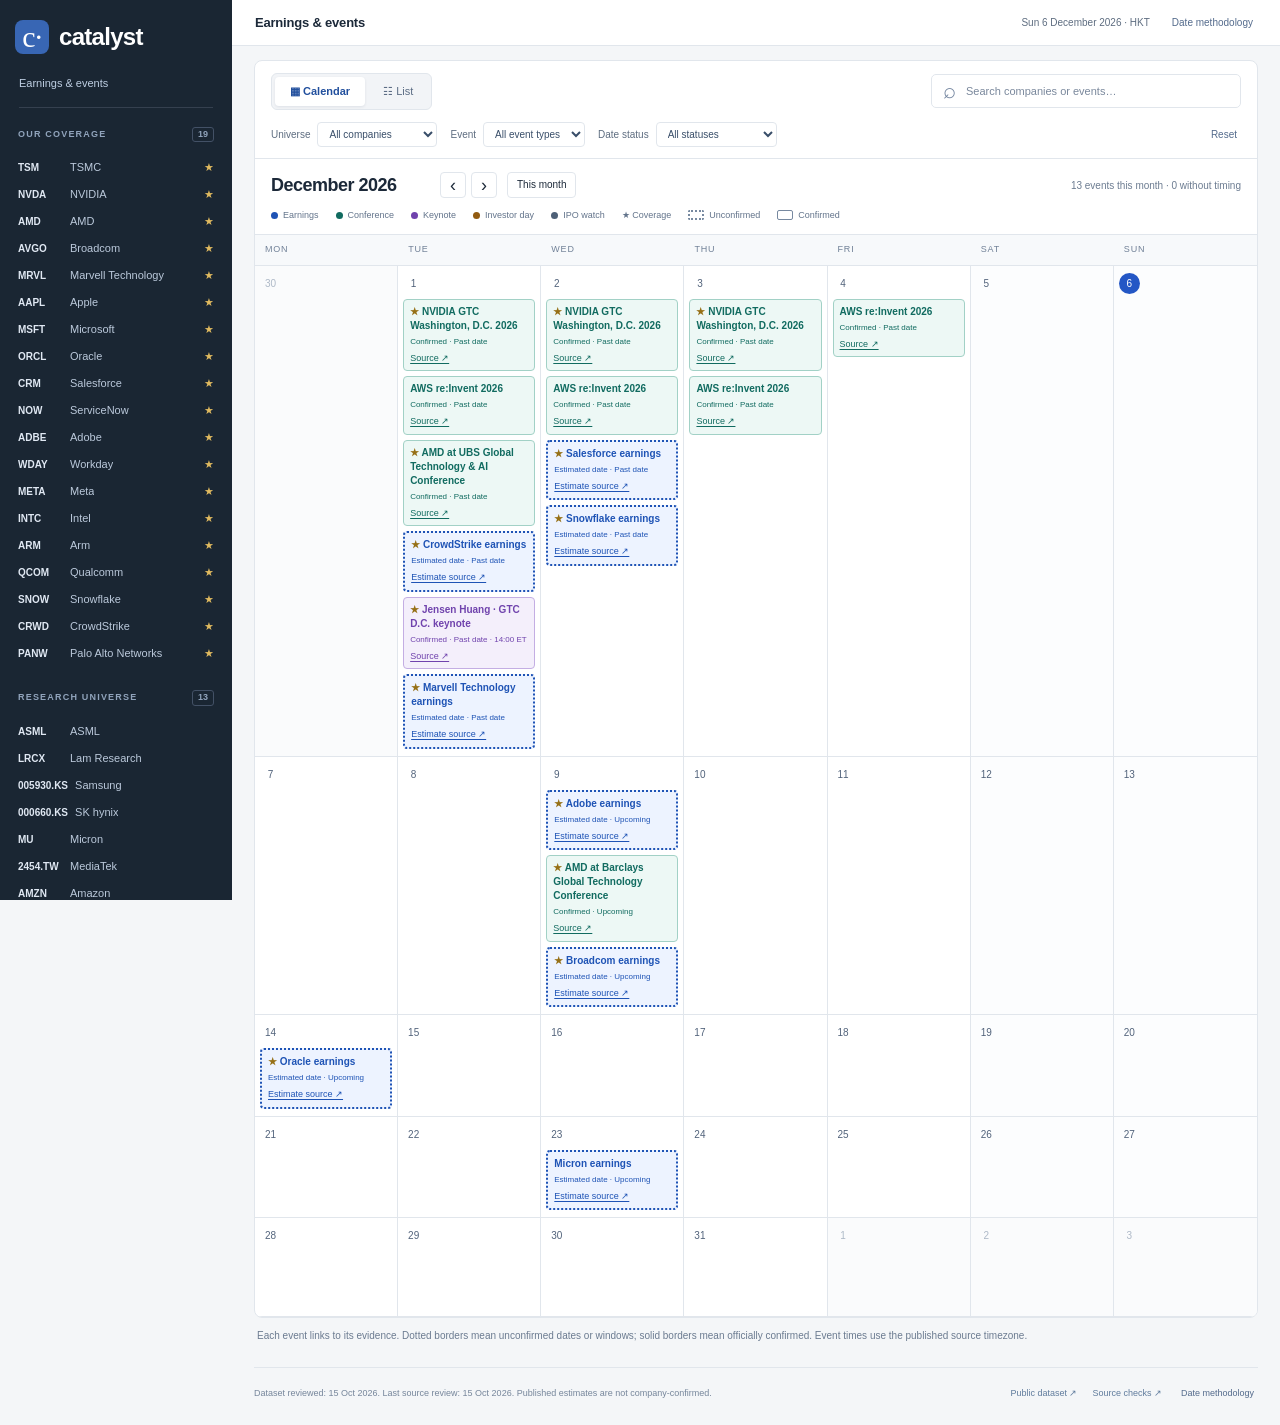
==== index.html @ 2b1a9a96 "Use certainty borders and a continuous events timeline with sourced windows" ====
<!doctype html>
<html lang="en">
<head><meta charset="utf-8"><meta name="viewport" content="width=device-width, initial-scale=1"><meta name="description" content="Technology earnings and important events, with direct sources and clear date status."><title>Catalyst — Earnings & events</title><link rel="stylesheet" href="css/events.css"><script src="js/events.js" defer></script></head>
<body>
<a class="skip-link" href="#main">Skip to events</a>
<aside class="sidebar" id="sidebar" aria-label="Tracked companies">
  <div class="sidebar-head"><a class="brand" href="index.html"><span class="brand-mark">c·</span>catalyst</a><button id="close-universe" class="icon-button" aria-label="Close company universe">×</button></div>
  <div class="side-current">Earnings & events</div>
  <section class="sidebar-section"><div class="section-label">OUR COVERAGE <span id="coverage-count"></span></div><div id="coverage-list"></div></section>
  <section class="sidebar-section"><div class="section-label">RESEARCH UNIVERSE <span id="ecosystem-count"></span></div><div id="ecosystem-list"></div></section>
  <div class="side-bottom"><span id="universe-count"></span> companies tracked · ★ Coverage<br>Public, read-only calendar</div>
</aside>
<div class="app">
<header class="topbar"><div><button id="open-universe" class="icon-button" aria-label="Open company universe" aria-expanded="false" aria-controls="sidebar">☰</button><h1>Earnings & events</h1></div><div><time id="today-label"></time><button id="methodology-button" class="text-button">Date methodology</button></div></header>
<main id="main">
<section class="event-workspace" aria-label="Events explorer">
  <div class="toolbar"><div class="view-switch" role="group" aria-label="Event view"><button id="calendar-view" aria-pressed="true">▦ Calendar</button><button id="list-view" aria-pressed="false">☷ List</button></div><label class="search"><span aria-hidden="true">⌕</span><input id="search" type="search" placeholder="Search companies or events…" aria-label="Search companies or events"></label></div>
  <div class="filters"><label>Universe<select id="universe"><option value="all">All companies</option><option value="coverage">★ Our coverage</option><option value="ecosystem">Research universe</option></select></label><label>Event<select id="type"><option value="all">All event types</option><option>Earnings</option><option>Conference</option><option>Keynote</option><option>Investor day</option><option>IPO watch</option></select></label><label>Date status<select id="status"><option value="all">All statuses</option><option value="confirmed">Confirmed</option><option value="estimated">Estimated date</option><option value="reported">Reported date</option><option value="unannounced">Date unannounced</option></select></label><button id="clear-filters" class="text-button">Reset</button></div>
  <div class="month-toolbar"><div class="month-navigation"><h2 id="month-label"></h2><button id="prev-month" aria-label="Previous month">‹</button><button id="next-month" aria-label="Next month">›</button><button id="today-button">This month</button></div><span id="results-count" role="status" aria-live="polite"></span></div>
  <div class="calendar-legend" aria-label="Event color and border key"><span><i class="legend-dot kind-earnings"></i>Earnings</span><span><i class="legend-dot kind-conference"></i>Conference</span><span><i class="legend-dot kind-keynote"></i>Keynote</span><span><i class="legend-dot kind-investor-day"></i>Investor day</span><span><i class="legend-dot kind-ipo-watch"></i>IPO watch</span><span>★ Coverage</span><span><i class="unconfirmed-key"></i>Unconfirmed</span><span><i class="confirmed-key"></i>Confirmed</span></div>
  <div id="calendar-panel"><div class="calendar-scroll-hint">Swipe horizontally to see the full week →</div><div class="calendar-scroll"><div class="calendar-grid" id="calendar" role="region" aria-label="Monthly event calendar"></div></div><section id="timing-windows" hidden aria-label="Approximate event timing windows"></section></div>
  <p id="timeline-hint" hidden>All events in one timeline. Scroll up for history and down for future dates. Jump to today returns to the current position.</p>
  <div id="list-panel" hidden tabindex="0" aria-label="All events timeline"></div>
</section>
<p class="data-note">Each event links to its evidence. Dotted borders mean unconfirmed dates or windows; solid borders mean officially confirmed. Event times use the published source timezone.</p>
<section class="watch-section"><div class="section-heading"><h2>Undated watchlist</h2><span id="radar-count" class="count-pill"></span></div><div class="radar-grid" id="radar"></div></section>
<footer><p id="freshness">Loading source information…</p><div><a href="data/events.json">Public dataset ↗</a><a href="data/source-checks.json">Source checks ↗</a><button id="footer-methodology" class="text-button">Date methodology</button></div></footer>
<noscript><p class="data-note">Enable JavaScript to browse events, or <a href="data/events.json">read the public event dataset</a>.</p></noscript>
</main></div>
<dialog id="event-dialog"><div class="dialog-top"><span class="eyebrow">EVENT BRIEF</span><button class="close-dialog" aria-label="Close event details">×</button></div><div id="event-detail"></div></dialog>
<dialog id="methodology-dialog"><div class="dialog-top"><span class="eyebrow">ABOUT THE DATA</span><button class="close-dialog" aria-label="Close methodology">×</button></div><h2>Dates with evidence.</h2><p><strong>Confirmed</strong> means a date was verified in an official company announcement, organizer page or participant schedule. A call time is labeled as a call time; it is not an assumed release time.</p><p><strong>Estimated date</strong> means a published day-level estimate from a linked public calendar such as MarketBeat, Stock Analysis or FT Markets. The source has been checked, but the company has not confirmed the date here. These estimates can change; they are not our own reporting-month guesses. Provider timing is not treated as confirmed.</p><p><strong>Reported date</strong> means a date from attributable news reporting when primary confirmation has not been verified. Bloomberg reporting read through a public article is attributed to that article; this is not a live Bloomberg feed.</p><p>Past scheduled dates remain in their historical calendar month and are labeled <strong>Past date</strong>. Multi-day events use the full published range. Month-, week- and year-level expectations appear as labeled timing windows, without an invented exact day. Only items with no sourced timing appear in the undated watchlist. List view contains the full history and future timeline, opening near today. The date indicator uses Hong Kong time; event dates and call times remain as published in the source timezone.</p><p>Source discrepancies appear in event briefs. An officially announced date takes precedence over an older provider estimate. Checks older than 14 days are labeled for rechecking. Source checks do not guarantee a date will remain unchanged.</p><p>This is a public, read-only calendar maintained through Codex. There is no licensed Bloomberg/Refinitiv API connection or automated source refresh. Public articles and calendars are cited individually. Dividends and routine corporate actions are excluded by default.</p></dialog></body></html>
---- css/events.css ----
:root{--ink:#1c2939;--muted:#5e6d80;--line:#e1e6ec;--paper:#f4f6f8;--accent:#2457c5;--nav:#1a2633;--nav-muted:#a4b1c1;--gold:#e0ba60}
*{box-sizing:border-box}body{margin:0;color:var(--ink);background:var(--paper);font:13px/1.5 -apple-system,BlinkMacSystemFont,"Segoe UI",sans-serif}button,input,select{font:inherit}button{cursor:pointer;color:inherit}a{color:var(--accent)}button:focus-visible,a:focus-visible,input:focus-visible,select:focus-visible{outline:3px solid #6695f7;outline-offset:3px}[hidden]{display:none!important}.skip-link{position:absolute;top:-60px;left:15px;padding:10px;background:white;z-index:30}.skip-link:focus{top:10px}
/* Company universe stays separate from the working calendar. */
.sidebar{position:fixed;inset:0 auto 0 0;width:232px;padding:19px 15px;background:var(--nav);color:#d4dce6;overflow-y:auto;z-index:10;scrollbar-width:thin;scrollbar-color:#657185 var(--nav)}.sidebar-head{display:flex;align-items:center;justify-content:space-between}.brand{display:flex;gap:10px;align-items:center;color:white;font-size:24px;letter-spacing:-.7px;font-weight:650;text-decoration:none}.brand-mark{font:30px/34px Georgia,serif;background:#3866b4;border-radius:8px;width:34px;height:34px;text-align:center}.side-current{font-size:11px;color:#bfcfe3;margin:20px 4px 15px;padding-bottom:15px;border-bottom:1px solid #35404f}.sidebar-section{margin:19px 3px 23px}.section-label{display:flex;justify-content:space-between;align-items:center;font-size:9px;letter-spacing:1.2px;font-weight:650;color:#91a4bc;margin-bottom:12px}.section-label>span{letter-spacing:0;border:1px solid #435166;border-radius:3px;padding:0 5px}.coverage-company,.universe-company{display:flex;align-items:center;gap:7px;min-height:27px;font-size:11px}.ticker{font-size:10px;font-weight:600;color:#e0e8f3;min-width:45px;flex-shrink:0}.company-name{color:#bbc9db;white-space:nowrap;overflow:hidden;text-overflow:ellipsis}.coverage-star{color:var(--gold);margin-left:auto;font-size:11px}.side-bottom{font-size:10px;line-height:1.9;color:var(--nav-muted);border-top:1px solid #35404f;padding-top:14px;margin:20px 3px 0}.icon-button{border:1px solid var(--line);background:none;border-radius:5px;font-size:18px;line-height:1;width:29px;height:29px}#close-universe,#open-universe{display:none}
/* Compact header: view controls are visible immediately. */
.app{margin-left:232px}.topbar{height:46px;display:flex;justify-content:space-between;align-items:center;border-bottom:1px solid var(--line);padding:0 23px;background:white;gap:12px}.topbar>div{display:flex;align-items:center;gap:18px}.topbar h1{font-size:13px;letter-spacing:-.2px;margin:0;font-weight:600}.topbar time{font-size:10px;color:var(--muted)}.text-button{border:0;background:none;color:#546b8c;padding:4px;font-size:10px;white-space:nowrap}main{padding:14px 22px 0;max-width:1850px;margin:auto}.event-workspace{border:1px solid var(--line);border-radius:8px;background:white;overflow:hidden}.toolbar{padding:12px 16px;display:flex;align-items:center;justify-content:space-between;gap:15px}.view-switch{display:flex;gap:3px;padding:3px;border:1px solid var(--line);border-radius:6px;background:#f2f4f7}.view-switch button{border:0;border-radius:4px;background:none;padding:6px 15px;color:#5b6c84;font-size:11px}.view-switch button[aria-pressed=true]{background:#fff;box-shadow:0 1px 3px #1b2f4a18;color:#214f9d;font-weight:600}.search{display:flex;align-items:center;gap:8px;border:1px solid var(--line);border-radius:5px;padding:5px 11px;max-width:310px;width:40%;color:#73859f}.search>span{font-size:22px;line-height:1}.search input{border:0;background:none;font-size:11px;min-width:0;width:100%;color:var(--ink)}.search input::placeholder{color:#7a889c}.filters{display:flex;flex-wrap:wrap;align-items:center;gap:13px;padding:0 16px 11px;border-bottom:1px solid var(--line)}.filters label{display:flex;align-items:center;gap:7px;font-size:10px;color:var(--muted)}.filters select{font-size:10px;border:1px solid var(--line);border-radius:4px;padding:5px 7px;background:#fff;color:#394e69}.filters .text-button{margin-left:auto}.month-toolbar{display:flex;align-items:center;justify-content:space-between;gap:15px;padding:13px 16px 10px}.month-navigation{display:flex;gap:5px;align-items:center}.month-navigation h2{font-size:18px;letter-spacing:-.5px;margin:0 14px 0 0;min-width:150px;font-weight:600}.month-navigation button{border:1px solid var(--line);background:white;border-radius:4px;width:26px;height:26px;font-size:18px;line-height:1}.month-navigation #today-button{width:auto;font-size:10px;padding:0 9px;margin-left:5px}#results-count{font-size:10px;color:#6c7c91}
/* Type owns color. Coverage owns only the star. Timing owns the border. */
.kind-earnings{--event-color:#1e53b5;--event-bg:#edf3ff;--event-border:#a8bfe9}.kind-conference{--event-color:#116b60;--event-bg:#edf8f5;--event-border:#a2d1c6}.kind-keynote{--event-color:#7043ad;--event-bg:#f4effb;--event-border:#c4aee3}.kind-investor-day{--event-color:#925b10;--event-bg:#fff6e8;--event-border:#dfbd85}.kind-ipo-watch{--event-color:#4e6077;--event-bg:#f0f3f7;--event-border:#b9c4d2}.calendar-legend{display:flex;align-items:center;gap:17px;flex-wrap:wrap;padding:0 16px 12px;color:#63748b;font-size:9px}.calendar-legend>span{display:flex;align-items:center;gap:5px;white-space:nowrap}.legend-dot{display:inline-block;width:7px;height:7px;border-radius:50%;background:var(--event-color)}.unconfirmed-key{display:inline-block;width:16px;height:10px;border:2px dotted #7789a0;border-radius:2px}.calendar-grid{display:grid;grid-template-columns:repeat(7,minmax(0,1fr))}.weekday{background:#f7f9fb;color:#718197;font-size:9px;letter-spacing:.8px;padding:8px 10px;border-block:1px solid var(--line)}.day{min-height:99px;padding:7px 5px;border-bottom:1px solid var(--line);border-right:1px solid var(--line)}.day:nth-child(7n){border-right:0}.day.outside{background:#fafbfc}.day.weekend:not(.outside){background:#fcfdfe}.day-number{font-size:10px;display:flex;align-items:center;justify-content:center;width:21px;height:21px;color:#52637b;margin-bottom:4px}.day.outside .day-number{color:#aeb9c7}.day.today .day-number{border-radius:50%;background:var(--accent);color:white}.calendar-entry{background:var(--event-bg);border:1px solid var(--event-border);color:var(--event-color);border-radius:4px;margin-top:5px;overflow:hidden}.calendar-entry.unconfirmed{border:2px dotted var(--event-color)}.calendar-event{border:0;background:none;padding:5px 6px 1px;text-align:left;color:inherit;font-size:10px;font-weight:600;line-height:1.4;width:100%;display:block;overflow-wrap:anywhere}.calendar-event>span{display:block;font-size:8px;line-height:1.5;font-weight:400;margin-top:3px}.event-star{color:#967016}.calendar-source{display:block;width:fit-content;margin:3px 6px 5px;color:inherit;font-size:9px;text-underline-offset:2px}.calendar-source:hover{text-decoration-thickness:2px}.calendar-scroll-hint{display:none}.badge{display:inline-flex;font-size:9px;padding:2px 6px;border:1px solid #d9e0e9;border-radius:4px;background:#f7f9fb;color:#53657b;white-space:nowrap}.badge.estimated,.badge.reported{font-style:italic}.coverage-tag{font-size:9px;color:#916a13;white-space:nowrap}.data-note{font-size:10px;line-height:1.6;color:#6b7b90;margin:10px 3px 0}.empty{padding:24px;text-align:center;font-size:12px;color:#6f7e92}.loading-error{padding:25px;color:#9e3939}
/* Every list row exposes all evidence links, without opening a dialog. */
.list-table{border-collapse:separate;border-spacing:0;width:100%;text-align:left}.list-table th{background:#f8fafc;border-block:1px solid var(--line);font-size:9px;letter-spacing:.4px;color:#6c7d92;text-transform:uppercase;padding:10px 13px;font-weight:600}.list-table td{padding:13px;vertical-align:top;border-bottom:1px solid var(--line);font-size:11px}.list-table th:first-child{width:16%}.list-table th:nth-child(2){width:29%}.list-table th:last-child{width:25%}.list-table small{display:block;color:#78869a;font-size:9px;margin-top:4px;line-height:1.6}.event-name{font-size:12px;font-weight:600;background:none;border:0;text-align:left;padding:0;color:#263e5d}.event-name:hover{text-decoration:underline}.type-tag{color:var(--event-color);background:var(--event-bg);border-radius:4px;display:inline-block;padding:3px 6px;font-size:9px;white-space:nowrap}.event-sources{display:flex;flex-direction:column;gap:6px}.event-sources a{font-size:10px;text-underline-offset:2px;color:#345b8a;overflow-wrap:anywhere}.list-table tr.unconfirmed td{border-top:1px dotted #9aaac0;border-bottom:1px dotted #9aaac0}.list-table tr.unconfirmed td:first-child{border-left:1px dotted #9aaac0}.list-table tr.unconfirmed td:last-child{border-right:1px dotted #9aaac0}.list-table tr.past .event-name{color:#627287}
.watch-section{margin-top:23px}.section-heading{display:flex;align-items:center;gap:10px;margin-bottom:12px}.section-heading h2{font-size:14px;margin:0;font-weight:600}.count-pill{font-size:9px;padding:2px 7px;border:1px solid var(--line);border-radius:10px;color:#6e7e94}.radar-grid{display:grid;grid-template-columns:repeat(3,minmax(0,1fr));gap:12px}.radar-card{padding:15px;background:white;border:1px solid var(--line);border-radius:6px;display:flex;flex-direction:column;gap:10px}.radar-top{display:flex;align-items:center;justify-content:space-between;gap:10px}.radar-card p{font-size:11px;color:#748297;margin:0}.radar-card .event-name{font-size:13px}.radar-bottom{display:flex;align-items:center;justify-content:space-between;font-size:10px;color:#76859a}.radar-card .event-sources{margin-top:auto}footer{display:flex;align-items:center;justify-content:space-between;gap:20px;border-top:1px solid var(--line);margin-top:23px;padding:15px 0 20px;font-size:9px;color:#76869b}footer p{margin:0;max-width:500px}footer>div{display:flex;align-items:center;gap:15px;flex-wrap:wrap}footer a{color:#607c9d;text-decoration:none;white-space:nowrap}footer .text-button{font-size:9px}
/* Briefs provide provenance; visible source links are also available in both views. */
dialog{max-width:calc(100% - 28px);width:570px;padding:25px;border:1px solid var(--line);border-radius:10px;box-shadow:0 25px 80px #13253d33;color:var(--ink)}dialog::backdrop{background:#14243b70}.dialog-top{display:flex;align-items:center;justify-content:space-between;margin-bottom:20px}.eyebrow{font-size:9px;letter-spacing:1.3px;color:#74879e}.close-dialog{border:0;background:#f0f3f7;border-radius:50%;height:29px;width:29px;font-size:21px;color:#697d97}dialog h2{font-size:23px;line-height:1.3;letter-spacing:-.5px;margin:14px 0}dialog p{font-size:12px;color:#65768d;line-height:1.8}dialog dl{display:grid;grid-template-columns:105px minmax(0,1fr);gap:12px;margin:22px 0;font-size:11px;line-height:1.7}dialog dt{color:#7f8da1}dialog dd{margin:0;color:#3d5270;overflow-wrap:anywhere}.detail-note{background:#f4f7fa;padding:12px;border:1px solid var(--line);border-radius:5px}.source-link{display:inline-block;background:#285bb9;color:#fff;text-decoration:none;border-radius:5px;padding:8px 13px;font-size:11px;margin:8px 0}.source-list{padding-left:17px;font-size:11px;line-height:1.8}.source-list a{overflow-wrap:anywhere}.source-list small{color:#8190a3}.event-lifecycle{font-size:10px!important;text-transform:uppercase;letter-spacing:.4px}.conflict-note{padding:11px;border:1px solid #dec48b;border-radius:5px;background:#fff8e9;color:#7d5c23!important}.sr-only{position:absolute;width:1px;height:1px;overflow:hidden;clip:rect(0,0,0,0);white-space:nowrap}
@media(min-width:1600px){.day{min-height:115px}.calendar-event{font-size:11px}.calendar-event>span{font-size:9px}.calendar-source{font-size:10px}}
@media(max-width:1150px){.sidebar{width:210px;padding-inline:12px}.app{margin-left:210px}main{padding:12px 14px 0}.topbar{padding-inline:15px}.topbar time{font-size:9px}.calendar-legend{gap:12px}.filters{gap:10px}.filters label{font-size:9px}.filters select{max-width:145px}.calendar-event{font-size:9px}.list-table th,.list-table td{padding:11px 9px}.radar-grid{grid-template-columns:repeat(2,minmax(0,1fr))}}
@media(max-width:800px){.sidebar{transform:translateX(-100%);transition:transform .15s;width:250px;box-shadow:10px 0 30px #14263a20}.sidebar.open{transform:translateX(0)}.app{margin-left:0}#open-universe,#close-universe{display:inline-flex;align-items:center;justify-content:center}#close-universe{color:#d4deeb;border-color:#47556a}.topbar{height:46px}.topbar>div{gap:10px}.topbar time{display:none}.topbar h1{font-size:12px}main{padding-top:10px}.calendar-entry{margin-top:4px}.day{min-height:88px}.list-table th:last-child{width:28%}}
@media(max-width:560px){main{padding:8px 10px 0}.toolbar{padding:9px 11px;gap:10px;flex-wrap:wrap}.search{width:100%;max-width:none}.view-switch button{padding:6px 16px}.filters{padding:0 11px 9px;gap:9px}.filters label{flex:1 1 calc(33.333% - 9px);min-width:85px;flex-direction:column;align-items:stretch;gap:4px;font-size:9px}.filters select{max-width:none;width:100%;font-size:10px;padding-left:4px}.filters .text-button{padding:0;font-size:9px}.month-toolbar{padding:10px 11px;flex-wrap:wrap;gap:7px}.month-navigation h2{font-size:17px;min-width:138px;margin-right:8px}.month-navigation #today-button{font-size:9px;margin-left:2px}#results-count{font-size:9px}.calendar-legend{font-size:8px;gap:9px;padding:0 11px 10px}.calendar-scroll{overflow-x:auto}.calendar-grid{min-width:665px}.calendar-scroll-hint{display:block;background:#fafbfd;border-top:1px solid var(--line);font-size:9px;color:#6f8098;padding:6px 11px}.calendar-event{font-size:10px}.calendar-event>span{font-size:9px}.weekday{padding-inline:7px}.data-note{font-size:9px}.list-table{display:block}.list-table thead{position:absolute;width:1px;height:1px;overflow:hidden;clip:rect(0,0,0,0)}.list-table tbody{display:block;padding:0 10px}.list-table tr{display:grid;grid-template-columns:1fr auto;gap:7px 12px;border:1px solid var(--line);border-radius:5px;margin:0 0 10px;padding:12px}.list-table td{display:block;width:auto!important;padding:0;border:0!important;min-width:0}.list-table td:nth-child(1){grid-column:1;grid-row:2}.list-table td:nth-child(2){grid-column:1 / -1;grid-row:1}.list-table td:nth-child(3){grid-column:2;grid-row:2}.list-table td:nth-child(4){grid-column:1 / -1;grid-row:3}.list-table td:nth-child(5){grid-column:1 / -1;grid-row:4;border-top:1px solid var(--line)!important;padding-top:8px}.list-table tr.unconfirmed{border:2px dotted #8b9eb8}.list-table small{font-size:9px}.event-sources{gap:7px}.event-sources a{font-size:11px;line-height:1.6}.radar-grid{grid-template-columns:1fr}.radar-card .event-sources a{font-size:11px}.section-heading h2{font-size:13px}footer{display:block;font-size:9px}footer>div{gap:12px;margin-top:10px}dialog{padding:20px}}

/* Certainty, rather than recency, controls borders. */
.confirmed-key{display:inline-block;width:16px;height:10px;border:1px solid #7789a0;border-radius:2px}
.radar-card.unconfirmed{border:2px dotted #899bb3}
#timing-windows{padding:15px;border-top:1px solid var(--line);background:#fafbfd}
#timing-windows h3{font-size:11px;font-weight:600;margin:0 0 12px;color:#63748b}
.window-label{font-size:12px;color:#435b79}
#timeline-hint{font-size:10px;color:#65778e;margin:0;padding:0 16px 10px}
#list-panel{max-height:calc(100dvh - 235px);min-height:280px;overflow:auto;overscroll-behavior-y:contain;scrollbar-width:thin;position:relative;scroll-padding-top:42px}
.list-table thead th{position:sticky;top:0;z-index:2}
.timeline-today td{padding:11px 13px!important;background:#edf3fc!important;color:#315f9c;font-size:11px!important;font-weight:600;border-block:1px solid #c7d8f0!important}
.timeline-today span{font-size:10px;font-weight:400;margin-left:10px;color:#5c7a9f}
@media(max-width:560px){#list-panel{max-height:calc(100dvh - 340px);min-height:230px}#timeline-hint{padding:0 11px 10px;font-size:9px}.timeline-today{display:block!important;padding:0!important;border:0!important;background:none!important}.timeline-today td{display:block!important;padding:10px!important}.timeline-today span{display:block;margin:4px 0 0;font-size:9px}#timing-windows{padding:12px}.window-label{font-size:11px}}
.list-table tr.confirmed-event td{border-top:1px solid var(--line);border-bottom:1px solid var(--line)}.list-table tr.confirmed-event td:first-child{border-left:1px solid var(--line)}.list-table tr.confirmed-event td:last-child{border-right:1px solid var(--line)}
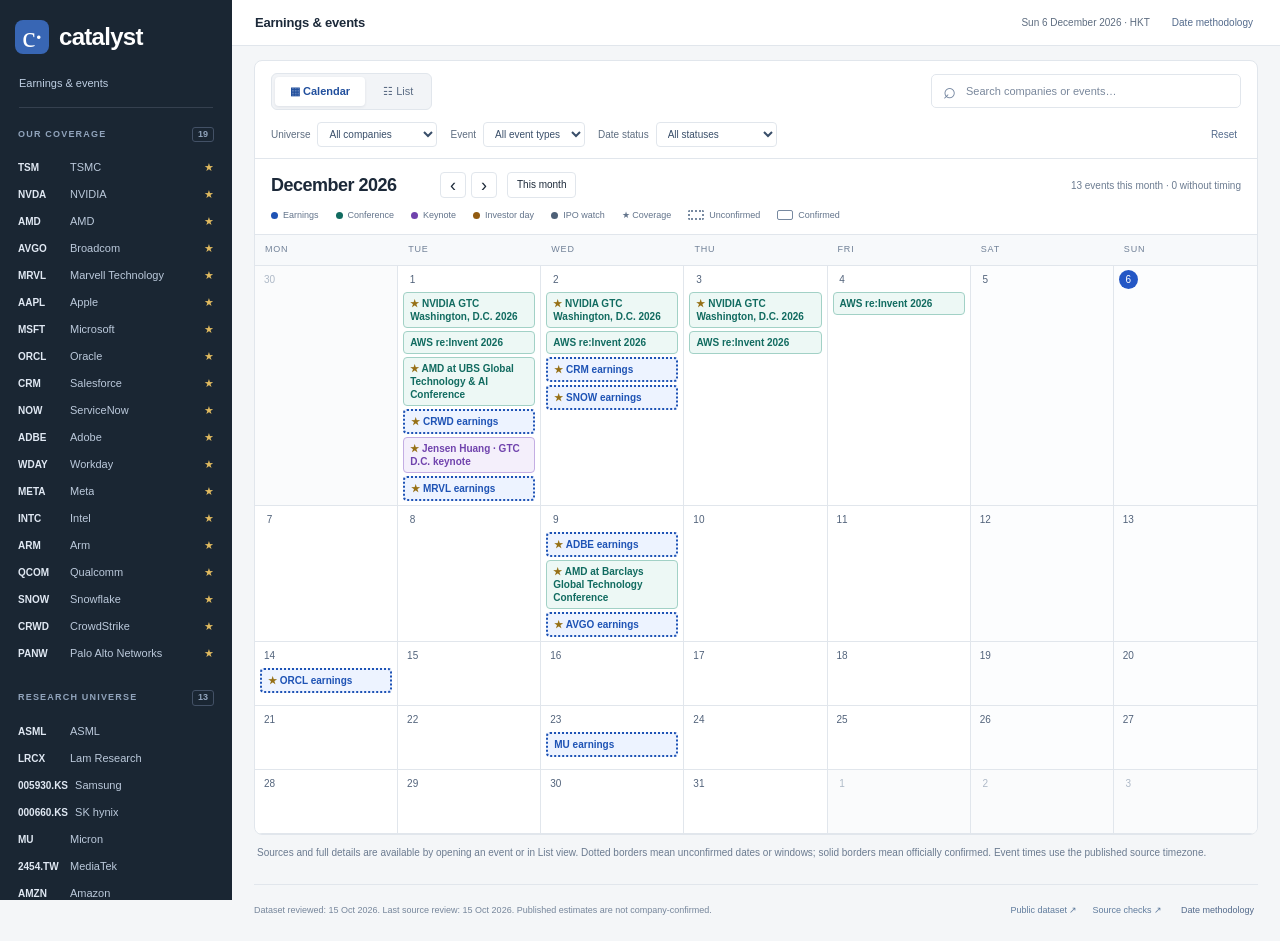
==== commit fd9c4acf: "Compact calendar cards and move metadata to event details" ====
--- a/index.html
+++ b/index.html
@@ -22,7 +22,7 @@
   <p id="timeline-hint" hidden>All events in one timeline. Scroll up for history and down for future dates. Jump to today returns to the current position.</p>
   <div id="list-panel" hidden tabindex="0" aria-label="All events timeline"></div>
 </section>
-<p class="data-note">Each event links to its evidence. Dotted borders mean unconfirmed dates or windows; solid borders mean officially confirmed. Event times use the published source timezone.</p>
+<p class="data-note">Sources and full details are available by opening an event or in List view. Dotted borders mean unconfirmed dates or windows; solid borders mean officially confirmed. Event times use the published source timezone.</p>
 <section class="watch-section"><div class="section-heading"><h2>Undated watchlist</h2><span id="radar-count" class="count-pill"></span></div><div class="radar-grid" id="radar"></div></section>
 <footer><p id="freshness">Loading source information…</p><div><a href="data/events.json">Public dataset ↗</a><a href="data/source-checks.json">Source checks ↗</a><button id="footer-methodology" class="text-button">Date methodology</button></div></footer>
 <noscript><p class="data-note">Enable JavaScript to browse events, or <a href="data/events.json">read the public event dataset</a>.</p></noscript>
--- a/css/events.css
+++ b/css/events.css
@@ -5,16 +5,16 @@
 /* Compact header: view controls are visible immediately. */
 .app{margin-left:232px}.topbar{height:46px;display:flex;justify-content:space-between;align-items:center;border-bottom:1px solid var(--line);padding:0 23px;background:white;gap:12px}.topbar>div{display:flex;align-items:center;gap:18px}.topbar h1{font-size:13px;letter-spacing:-.2px;margin:0;font-weight:600}.topbar time{font-size:10px;color:var(--muted)}.text-button{border:0;background:none;color:#546b8c;padding:4px;font-size:10px;white-space:nowrap}main{padding:14px 22px 0;max-width:1850px;margin:auto}.event-workspace{border:1px solid var(--line);border-radius:8px;background:white;overflow:hidden}.toolbar{padding:12px 16px;display:flex;align-items:center;justify-content:space-between;gap:15px}.view-switch{display:flex;gap:3px;padding:3px;border:1px solid var(--line);border-radius:6px;background:#f2f4f7}.view-switch button{border:0;border-radius:4px;background:none;padding:6px 15px;color:#5b6c84;font-size:11px}.view-switch button[aria-pressed=true]{background:#fff;box-shadow:0 1px 3px #1b2f4a18;color:#214f9d;font-weight:600}.search{display:flex;align-items:center;gap:8px;border:1px solid var(--line);border-radius:5px;padding:5px 11px;max-width:310px;width:40%;color:#73859f}.search>span{font-size:22px;line-height:1}.search input{border:0;background:none;font-size:11px;min-width:0;width:100%;color:var(--ink)}.search input::placeholder{color:#7a889c}.filters{display:flex;flex-wrap:wrap;align-items:center;gap:13px;padding:0 16px 11px;border-bottom:1px solid var(--line)}.filters label{display:flex;align-items:center;gap:7px;font-size:10px;color:var(--muted)}.filters select{font-size:10px;border:1px solid var(--line);border-radius:4px;padding:5px 7px;background:#fff;color:#394e69}.filters .text-button{margin-left:auto}.month-toolbar{display:flex;align-items:center;justify-content:space-between;gap:15px;padding:13px 16px 10px}.month-navigation{display:flex;gap:5px;align-items:center}.month-navigation h2{font-size:18px;letter-spacing:-.5px;margin:0 14px 0 0;min-width:150px;font-weight:600}.month-navigation button{border:1px solid var(--line);background:white;border-radius:4px;width:26px;height:26px;font-size:18px;line-height:1}.month-navigation #today-button{width:auto;font-size:10px;padding:0 9px;margin-left:5px}#results-count{font-size:10px;color:#6c7c91}
 /* Type owns color. Coverage owns only the star. Timing owns the border. */
-.kind-earnings{--event-color:#1e53b5;--event-bg:#edf3ff;--event-border:#a8bfe9}.kind-conference{--event-color:#116b60;--event-bg:#edf8f5;--event-border:#a2d1c6}.kind-keynote{--event-color:#7043ad;--event-bg:#f4effb;--event-border:#c4aee3}.kind-investor-day{--event-color:#925b10;--event-bg:#fff6e8;--event-border:#dfbd85}.kind-ipo-watch{--event-color:#4e6077;--event-bg:#f0f3f7;--event-border:#b9c4d2}.calendar-legend{display:flex;align-items:center;gap:17px;flex-wrap:wrap;padding:0 16px 12px;color:#63748b;font-size:9px}.calendar-legend>span{display:flex;align-items:center;gap:5px;white-space:nowrap}.legend-dot{display:inline-block;width:7px;height:7px;border-radius:50%;background:var(--event-color)}.unconfirmed-key{display:inline-block;width:16px;height:10px;border:2px dotted #7789a0;border-radius:2px}.calendar-grid{display:grid;grid-template-columns:repeat(7,minmax(0,1fr))}.weekday{background:#f7f9fb;color:#718197;font-size:9px;letter-spacing:.8px;padding:8px 10px;border-block:1px solid var(--line)}.day{min-height:99px;padding:7px 5px;border-bottom:1px solid var(--line);border-right:1px solid var(--line)}.day:nth-child(7n){border-right:0}.day.outside{background:#fafbfc}.day.weekend:not(.outside){background:#fcfdfe}.day-number{font-size:10px;display:flex;align-items:center;justify-content:center;width:21px;height:21px;color:#52637b;margin-bottom:4px}.day.outside .day-number{color:#aeb9c7}.day.today .day-number{border-radius:50%;background:var(--accent);color:white}.calendar-entry{background:var(--event-bg);border:1px solid var(--event-border);color:var(--event-color);border-radius:4px;margin-top:5px;overflow:hidden}.calendar-entry.unconfirmed{border:2px dotted var(--event-color)}.calendar-event{border:0;background:none;padding:5px 6px 1px;text-align:left;color:inherit;font-size:10px;font-weight:600;line-height:1.4;width:100%;display:block;overflow-wrap:anywhere}.calendar-event>span{display:block;font-size:8px;line-height:1.5;font-weight:400;margin-top:3px}.event-star{color:#967016}.calendar-source{display:block;width:fit-content;margin:3px 6px 5px;color:inherit;font-size:9px;text-underline-offset:2px}.calendar-source:hover{text-decoration-thickness:2px}.calendar-scroll-hint{display:none}.badge{display:inline-flex;font-size:9px;padding:2px 6px;border:1px solid #d9e0e9;border-radius:4px;background:#f7f9fb;color:#53657b;white-space:nowrap}.badge.estimated,.badge.reported{font-style:italic}.coverage-tag{font-size:9px;color:#916a13;white-space:nowrap}.data-note{font-size:10px;line-height:1.6;color:#6b7b90;margin:10px 3px 0}.empty{padding:24px;text-align:center;font-size:12px;color:#6f7e92}.loading-error{padding:25px;color:#9e3939}
+.kind-earnings{--event-color:#1e53b5;--event-bg:#edf3ff;--event-border:#a8bfe9}.kind-conference{--event-color:#116b60;--event-bg:#edf8f5;--event-border:#a2d1c6}.kind-keynote{--event-color:#7043ad;--event-bg:#f4effb;--event-border:#c4aee3}.kind-investor-day{--event-color:#925b10;--event-bg:#fff6e8;--event-border:#dfbd85}.kind-ipo-watch{--event-color:#4e6077;--event-bg:#f0f3f7;--event-border:#b9c4d2}.calendar-legend{display:flex;align-items:center;gap:17px;flex-wrap:wrap;padding:0 16px 12px;color:#63748b;font-size:9px}.calendar-legend>span{display:flex;align-items:center;gap:5px;white-space:nowrap}.legend-dot{display:inline-block;width:7px;height:7px;border-radius:50%;background:var(--event-color)}.unconfirmed-key{display:inline-block;width:16px;height:10px;border:2px dotted #7789a0;border-radius:2px}.calendar-grid{display:grid;grid-template-columns:repeat(7,minmax(0,1fr))}.weekday{background:#f7f9fb;color:#718197;font-size:9px;letter-spacing:.8px;padding:8px 10px;border-block:1px solid var(--line)}.day{min-height:64px;padding:4px 5px;border-bottom:1px solid var(--line);border-right:1px solid var(--line)}.day:nth-child(7n){border-right:0}.day.outside{background:#fafbfc}.day.weekend:not(.outside){background:#fcfdfe}.day-number{font-size:10px;display:flex;align-items:center;justify-content:center;width:19px;height:19px;color:#52637b;margin-bottom:2px}.day.outside .day-number{color:#aeb9c7}.day.today .day-number{border-radius:50%;background:var(--accent);color:white}.calendar-entry{background:var(--event-bg);border:1px solid var(--event-border);color:var(--event-color);border-radius:4px;margin-top:3px;overflow:hidden}.calendar-entry.unconfirmed{border:2px dotted var(--event-color)}.calendar-event{border:0;background:none;padding:4px 6px;text-align:left;color:inherit;font-size:10px;font-weight:600;line-height:1.4;width:100%;display:block;overflow-wrap:anywhere}.event-star{color:#967016}.calendar-scroll-hint{display:none}.badge{display:inline-flex;font-size:9px;padding:2px 6px;border:1px solid #d9e0e9;border-radius:4px;background:#f7f9fb;color:#53657b;white-space:nowrap}.badge.estimated,.badge.reported{font-style:italic}.coverage-tag{font-size:9px;color:#916a13;white-space:nowrap}.data-note{font-size:10px;line-height:1.6;color:#6b7b90;margin:10px 3px 0}.empty{padding:24px;text-align:center;font-size:12px;color:#6f7e92}.loading-error{padding:25px;color:#9e3939}
 /* Every list row exposes all evidence links, without opening a dialog. */
 .list-table{border-collapse:separate;border-spacing:0;width:100%;text-align:left}.list-table th{background:#f8fafc;border-block:1px solid var(--line);font-size:9px;letter-spacing:.4px;color:#6c7d92;text-transform:uppercase;padding:10px 13px;font-weight:600}.list-table td{padding:13px;vertical-align:top;border-bottom:1px solid var(--line);font-size:11px}.list-table th:first-child{width:16%}.list-table th:nth-child(2){width:29%}.list-table th:last-child{width:25%}.list-table small{display:block;color:#78869a;font-size:9px;margin-top:4px;line-height:1.6}.event-name{font-size:12px;font-weight:600;background:none;border:0;text-align:left;padding:0;color:#263e5d}.event-name:hover{text-decoration:underline}.type-tag{color:var(--event-color);background:var(--event-bg);border-radius:4px;display:inline-block;padding:3px 6px;font-size:9px;white-space:nowrap}.event-sources{display:flex;flex-direction:column;gap:6px}.event-sources a{font-size:10px;text-underline-offset:2px;color:#345b8a;overflow-wrap:anywhere}.list-table tr.unconfirmed td{border-top:1px dotted #9aaac0;border-bottom:1px dotted #9aaac0}.list-table tr.unconfirmed td:first-child{border-left:1px dotted #9aaac0}.list-table tr.unconfirmed td:last-child{border-right:1px dotted #9aaac0}.list-table tr.past .event-name{color:#627287}
 .watch-section{margin-top:23px}.section-heading{display:flex;align-items:center;gap:10px;margin-bottom:12px}.section-heading h2{font-size:14px;margin:0;font-weight:600}.count-pill{font-size:9px;padding:2px 7px;border:1px solid var(--line);border-radius:10px;color:#6e7e94}.radar-grid{display:grid;grid-template-columns:repeat(3,minmax(0,1fr));gap:12px}.radar-card{padding:15px;background:white;border:1px solid var(--line);border-radius:6px;display:flex;flex-direction:column;gap:10px}.radar-top{display:flex;align-items:center;justify-content:space-between;gap:10px}.radar-card p{font-size:11px;color:#748297;margin:0}.radar-card .event-name{font-size:13px}.radar-bottom{display:flex;align-items:center;justify-content:space-between;font-size:10px;color:#76859a}.radar-card .event-sources{margin-top:auto}footer{display:flex;align-items:center;justify-content:space-between;gap:20px;border-top:1px solid var(--line);margin-top:23px;padding:15px 0 20px;font-size:9px;color:#76869b}footer p{margin:0;max-width:500px}footer>div{display:flex;align-items:center;gap:15px;flex-wrap:wrap}footer a{color:#607c9d;text-decoration:none;white-space:nowrap}footer .text-button{font-size:9px}
 /* Briefs provide provenance; visible source links are also available in both views. */
 dialog{max-width:calc(100% - 28px);width:570px;padding:25px;border:1px solid var(--line);border-radius:10px;box-shadow:0 25px 80px #13253d33;color:var(--ink)}dialog::backdrop{background:#14243b70}.dialog-top{display:flex;align-items:center;justify-content:space-between;margin-bottom:20px}.eyebrow{font-size:9px;letter-spacing:1.3px;color:#74879e}.close-dialog{border:0;background:#f0f3f7;border-radius:50%;height:29px;width:29px;font-size:21px;color:#697d97}dialog h2{font-size:23px;line-height:1.3;letter-spacing:-.5px;margin:14px 0}dialog p{font-size:12px;color:#65768d;line-height:1.8}dialog dl{display:grid;grid-template-columns:105px minmax(0,1fr);gap:12px;margin:22px 0;font-size:11px;line-height:1.7}dialog dt{color:#7f8da1}dialog dd{margin:0;color:#3d5270;overflow-wrap:anywhere}.detail-note{background:#f4f7fa;padding:12px;border:1px solid var(--line);border-radius:5px}.source-link{display:inline-block;background:#285bb9;color:#fff;text-decoration:none;border-radius:5px;padding:8px 13px;font-size:11px;margin:8px 0}.source-list{padding-left:17px;font-size:11px;line-height:1.8}.source-list a{overflow-wrap:anywhere}.source-list small{color:#8190a3}.event-lifecycle{font-size:10px!important;text-transform:uppercase;letter-spacing:.4px}.conflict-note{padding:11px;border:1px solid #dec48b;border-radius:5px;background:#fff8e9;color:#7d5c23!important}.sr-only{position:absolute;width:1px;height:1px;overflow:hidden;clip:rect(0,0,0,0);white-space:nowrap}
-@media(min-width:1600px){.day{min-height:115px}.calendar-event{font-size:11px}.calendar-event>span{font-size:9px}.calendar-source{font-size:10px}}
+@media(min-width:1600px){.day{min-height:72px}.calendar-event{font-size:11px}}
 @media(max-width:1150px){.sidebar{width:210px;padding-inline:12px}.app{margin-left:210px}main{padding:12px 14px 0}.topbar{padding-inline:15px}.topbar time{font-size:9px}.calendar-legend{gap:12px}.filters{gap:10px}.filters label{font-size:9px}.filters select{max-width:145px}.calendar-event{font-size:9px}.list-table th,.list-table td{padding:11px 9px}.radar-grid{grid-template-columns:repeat(2,minmax(0,1fr))}}
-@media(max-width:800px){.sidebar{transform:translateX(-100%);transition:transform .15s;width:250px;box-shadow:10px 0 30px #14263a20}.sidebar.open{transform:translateX(0)}.app{margin-left:0}#open-universe,#close-universe{display:inline-flex;align-items:center;justify-content:center}#close-universe{color:#d4deeb;border-color:#47556a}.topbar{height:46px}.topbar>div{gap:10px}.topbar time{display:none}.topbar h1{font-size:12px}main{padding-top:10px}.calendar-entry{margin-top:4px}.day{min-height:88px}.list-table th:last-child{width:28%}}
-@media(max-width:560px){main{padding:8px 10px 0}.toolbar{padding:9px 11px;gap:10px;flex-wrap:wrap}.search{width:100%;max-width:none}.view-switch button{padding:6px 16px}.filters{padding:0 11px 9px;gap:9px}.filters label{flex:1 1 calc(33.333% - 9px);min-width:85px;flex-direction:column;align-items:stretch;gap:4px;font-size:9px}.filters select{max-width:none;width:100%;font-size:10px;padding-left:4px}.filters .text-button{padding:0;font-size:9px}.month-toolbar{padding:10px 11px;flex-wrap:wrap;gap:7px}.month-navigation h2{font-size:17px;min-width:138px;margin-right:8px}.month-navigation #today-button{font-size:9px;margin-left:2px}#results-count{font-size:9px}.calendar-legend{font-size:8px;gap:9px;padding:0 11px 10px}.calendar-scroll{overflow-x:auto}.calendar-grid{min-width:665px}.calendar-scroll-hint{display:block;background:#fafbfd;border-top:1px solid var(--line);font-size:9px;color:#6f8098;padding:6px 11px}.calendar-event{font-size:10px}.calendar-event>span{font-size:9px}.weekday{padding-inline:7px}.data-note{font-size:9px}.list-table{display:block}.list-table thead{position:absolute;width:1px;height:1px;overflow:hidden;clip:rect(0,0,0,0)}.list-table tbody{display:block;padding:0 10px}.list-table tr{display:grid;grid-template-columns:1fr auto;gap:7px 12px;border:1px solid var(--line);border-radius:5px;margin:0 0 10px;padding:12px}.list-table td{display:block;width:auto!important;padding:0;border:0!important;min-width:0}.list-table td:nth-child(1){grid-column:1;grid-row:2}.list-table td:nth-child(2){grid-column:1 / -1;grid-row:1}.list-table td:nth-child(3){grid-column:2;grid-row:2}.list-table td:nth-child(4){grid-column:1 / -1;grid-row:3}.list-table td:nth-child(5){grid-column:1 / -1;grid-row:4;border-top:1px solid var(--line)!important;padding-top:8px}.list-table tr.unconfirmed{border:2px dotted #8b9eb8}.list-table small{font-size:9px}.event-sources{gap:7px}.event-sources a{font-size:11px;line-height:1.6}.radar-grid{grid-template-columns:1fr}.radar-card .event-sources a{font-size:11px}.section-heading h2{font-size:13px}footer{display:block;font-size:9px}footer>div{gap:12px;margin-top:10px}dialog{padding:20px}}
+@media(max-width:800px){.sidebar{transform:translateX(-100%);transition:transform .15s;width:250px;box-shadow:10px 0 30px #14263a20}.sidebar.open{transform:translateX(0)}.app{margin-left:0}#open-universe,#close-universe{display:inline-flex;align-items:center;justify-content:center}#close-universe{color:#d4deeb;border-color:#47556a}.topbar{height:46px}.topbar>div{gap:10px}.topbar time{display:none}.topbar h1{font-size:12px}main{padding-top:10px}.calendar-entry{margin-top:4px}.day{min-height:60px}.list-table th:last-child{width:28%}}
+@media(max-width:560px){main{padding:8px 10px 0}.toolbar{padding:9px 11px;gap:10px;flex-wrap:wrap}.search{width:100%;max-width:none}.view-switch button{padding:6px 16px}.filters{padding:0 11px 9px;gap:9px}.filters label{flex:1 1 calc(33.333% - 9px);min-width:85px;flex-direction:column;align-items:stretch;gap:4px;font-size:9px}.filters select{max-width:none;width:100%;font-size:10px;padding-left:4px}.filters .text-button{padding:0;font-size:9px}.month-toolbar{padding:10px 11px;flex-wrap:wrap;gap:7px}.month-navigation h2{font-size:17px;min-width:138px;margin-right:8px}.month-navigation #today-button{font-size:9px;margin-left:2px}#results-count{font-size:9px}.calendar-legend{font-size:8px;gap:9px;padding:0 11px 10px}.calendar-scroll{overflow-x:auto}.calendar-grid{min-width:665px}.calendar-scroll-hint{display:block;background:#fafbfd;border-top:1px solid var(--line);font-size:9px;color:#6f8098;padding:6px 11px}.calendar-event{font-size:10px}.weekday{padding-inline:7px}.data-note{font-size:9px}.list-table{display:block}.list-table thead{position:absolute;width:1px;height:1px;overflow:hidden;clip:rect(0,0,0,0)}.list-table tbody{display:block;padding:0 10px}.list-table tr{display:grid;grid-template-columns:1fr auto;gap:7px 12px;border:1px solid var(--line);border-radius:5px;margin:0 0 10px;padding:12px}.list-table td{display:block;width:auto!important;padding:0;border:0!important;min-width:0}.list-table td:nth-child(1){grid-column:1;grid-row:2}.list-table td:nth-child(2){grid-column:1 / -1;grid-row:1}.list-table td:nth-child(3){grid-column:2;grid-row:2}.list-table td:nth-child(4){grid-column:1 / -1;grid-row:3}.list-table td:nth-child(5){grid-column:1 / -1;grid-row:4;border-top:1px solid var(--line)!important;padding-top:8px}.list-table tr.unconfirmed{border:2px dotted #8b9eb8}.list-table small{font-size:9px}.event-sources{gap:7px}.event-sources a{font-size:11px;line-height:1.6}.radar-grid{grid-template-columns:1fr}.radar-card .event-sources a{font-size:11px}.section-heading h2{font-size:13px}footer{display:block;font-size:9px}footer>div{gap:12px;margin-top:10px}dialog{padding:20px}}
 
 /* Certainty, rather than recency, controls borders. */
 .confirmed-key{display:inline-block;width:16px;height:10px;border:1px solid #7789a0;border-radius:2px}
@@ -29,3 +29,5 @@
 .timeline-today span{font-size:10px;font-weight:400;margin-left:10px;color:#5c7a9f}
 @media(max-width:560px){#list-panel{max-height:calc(100dvh - 340px);min-height:230px}#timeline-hint{padding:0 11px 10px;font-size:9px}.timeline-today{display:block!important;padding:0!important;border:0!important;background:none!important}.timeline-today td{display:block!important;padding:10px!important}.timeline-today span{display:block;margin:4px 0 0;font-size:9px}#timing-windows{padding:12px}.window-label{font-size:11px}}
 .list-table tr.confirmed-event td{border-top:1px solid var(--line);border-bottom:1px solid var(--line)}.list-table tr.confirmed-event td:first-child{border-left:1px solid var(--line)}.list-table tr.confirmed-event td:last-child{border-right:1px solid var(--line)}
+
+.window-grid{display:flex;flex-wrap:wrap;gap:8px}.timing-window{display:flex;flex-direction:column;gap:3px;padding:7px 10px;background:var(--event-bg);border:1px solid var(--event-border);border-radius:4px}.timing-window.unconfirmed{border:2px dotted var(--event-color)}.timing-window .event-name{font-size:11px;color:var(--event-color)}.timing-window .window-label{font-size:10px}.calendar-event{line-height:1.3}
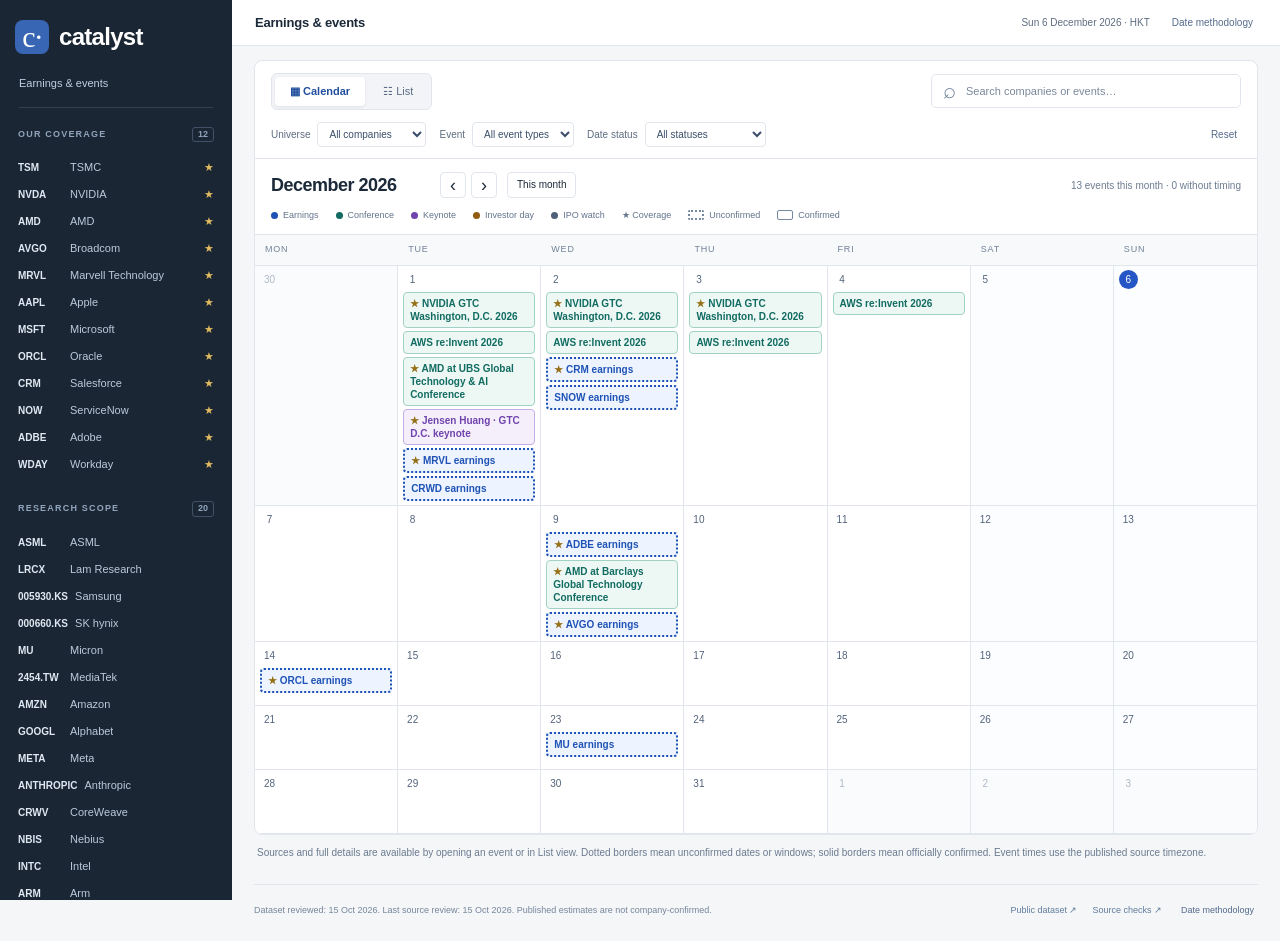
==== commit c61aa9c9: "Restore original 12 coverage companies and classify others as research scope" ====
--- a/index.html
+++ b/index.html
@@ -7,7 +7,7 @@
   <div class="sidebar-head"><a class="brand" href="index.html"><span class="brand-mark">c·</span>catalyst</a><button id="close-universe" class="icon-button" aria-label="Close company universe">×</button></div>
   <div class="side-current">Earnings & events</div>
   <section class="sidebar-section"><div class="section-label">OUR COVERAGE <span id="coverage-count"></span></div><div id="coverage-list"></div></section>
-  <section class="sidebar-section"><div class="section-label">RESEARCH UNIVERSE <span id="ecosystem-count"></span></div><div id="ecosystem-list"></div></section>
+  <section class="sidebar-section"><div class="section-label">RESEARCH SCOPE <span id="ecosystem-count"></span></div><div id="ecosystem-list"></div></section>
   <div class="side-bottom"><span id="universe-count"></span> companies tracked · ★ Coverage<br>Public, read-only calendar</div>
 </aside>
 <div class="app">
@@ -15,7 +15,7 @@
 <main id="main">
 <section class="event-workspace" aria-label="Events explorer">
   <div class="toolbar"><div class="view-switch" role="group" aria-label="Event view"><button id="calendar-view" aria-pressed="true">▦ Calendar</button><button id="list-view" aria-pressed="false">☷ List</button></div><label class="search"><span aria-hidden="true">⌕</span><input id="search" type="search" placeholder="Search companies or events…" aria-label="Search companies or events"></label></div>
-  <div class="filters"><label>Universe<select id="universe"><option value="all">All companies</option><option value="coverage">★ Our coverage</option><option value="ecosystem">Research universe</option></select></label><label>Event<select id="type"><option value="all">All event types</option><option>Earnings</option><option>Conference</option><option>Keynote</option><option>Investor day</option><option>IPO watch</option></select></label><label>Date status<select id="status"><option value="all">All statuses</option><option value="confirmed">Confirmed</option><option value="estimated">Estimated date</option><option value="reported">Reported date</option><option value="unannounced">Date unannounced</option></select></label><button id="clear-filters" class="text-button">Reset</button></div>
+  <div class="filters"><label>Universe<select id="universe"><option value="all">All companies</option><option value="coverage">★ Our coverage</option><option value="ecosystem">Research scope</option></select></label><label>Event<select id="type"><option value="all">All event types</option><option>Earnings</option><option>Conference</option><option>Keynote</option><option>Investor day</option><option>IPO watch</option></select></label><label>Date status<select id="status"><option value="all">All statuses</option><option value="confirmed">Confirmed</option><option value="estimated">Estimated date</option><option value="reported">Reported date</option><option value="unannounced">Date unannounced</option></select></label><button id="clear-filters" class="text-button">Reset</button></div>
   <div class="month-toolbar"><div class="month-navigation"><h2 id="month-label"></h2><button id="prev-month" aria-label="Previous month">‹</button><button id="next-month" aria-label="Next month">›</button><button id="today-button">This month</button></div><span id="results-count" role="status" aria-live="polite"></span></div>
   <div class="calendar-legend" aria-label="Event color and border key"><span><i class="legend-dot kind-earnings"></i>Earnings</span><span><i class="legend-dot kind-conference"></i>Conference</span><span><i class="legend-dot kind-keynote"></i>Keynote</span><span><i class="legend-dot kind-investor-day"></i>Investor day</span><span><i class="legend-dot kind-ipo-watch"></i>IPO watch</span><span>★ Coverage</span><span><i class="unconfirmed-key"></i>Unconfirmed</span><span><i class="confirmed-key"></i>Confirmed</span></div>
   <div id="calendar-panel"><div class="calendar-scroll-hint">Swipe horizontally to see the full week →</div><div class="calendar-scroll"><div class="calendar-grid" id="calendar" role="region" aria-label="Monthly event calendar"></div></div><section id="timing-windows" hidden aria-label="Approximate event timing windows"></section></div>
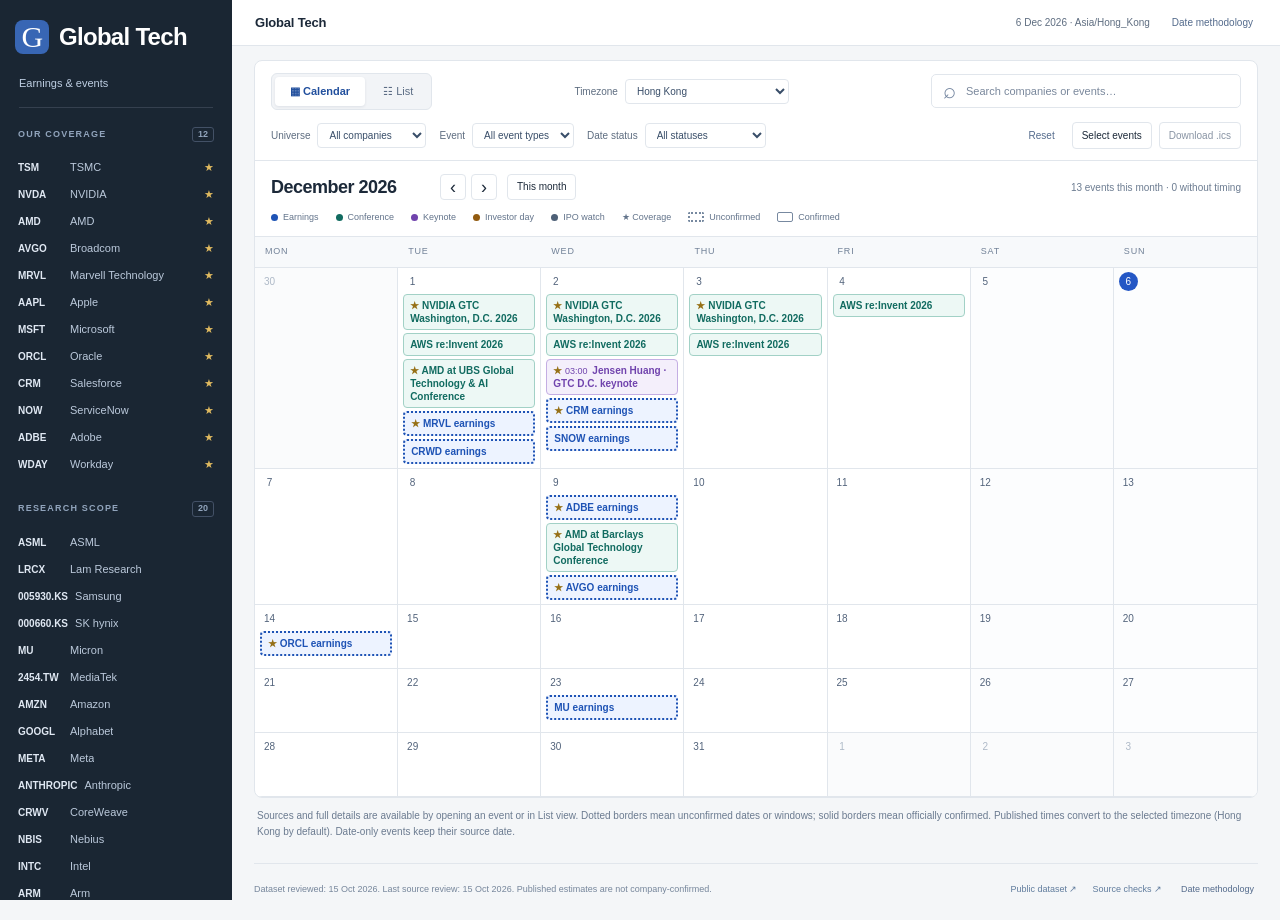
==== commit 4aa264cb: "Add timezone-aware Global Tech calendar and Outlook ICS export" ====
--- a/index.html
+++ b/index.html
@@ -1,31 +1,32 @@
 <!doctype html>
 <html lang="en">
-<head><meta charset="utf-8"><meta name="viewport" content="width=device-width, initial-scale=1"><meta name="description" content="Technology earnings and important events, with direct sources and clear date status."><title>Catalyst — Earnings & events</title><link rel="stylesheet" href="css/events.css"><script src="js/events.js" defer></script></head>
+<head><meta charset="utf-8"><meta name="viewport" content="width=device-width, initial-scale=1"><meta name="description" content="Technology earnings and important events, with direct sources and clear date status."><title>Global Tech</title><link rel="stylesheet" href="css/events.css"><script src="js/calendar-utils.js" defer></script><script src="js/events.js" defer></script></head>
 <body>
 <a class="skip-link" href="#main">Skip to events</a>
 <aside class="sidebar" id="sidebar" aria-label="Tracked companies">
-  <div class="sidebar-head"><a class="brand" href="index.html"><span class="brand-mark">c·</span>catalyst</a><button id="close-universe" class="icon-button" aria-label="Close company universe">×</button></div>
+  <div class="sidebar-head"><a class="brand" href="index.html"><span class="brand-mark">G</span>Global Tech</a><button id="close-universe" class="icon-button" aria-label="Close company universe">×</button></div>
   <div class="side-current">Earnings & events</div>
   <section class="sidebar-section"><div class="section-label">OUR COVERAGE <span id="coverage-count"></span></div><div id="coverage-list"></div></section>
   <section class="sidebar-section"><div class="section-label">RESEARCH SCOPE <span id="ecosystem-count"></span></div><div id="ecosystem-list"></div></section>
   <div class="side-bottom"><span id="universe-count"></span> companies tracked · ★ Coverage<br>Public, read-only calendar</div>
 </aside>
 <div class="app">
-<header class="topbar"><div><button id="open-universe" class="icon-button" aria-label="Open company universe" aria-expanded="false" aria-controls="sidebar">☰</button><h1>Earnings & events</h1></div><div><time id="today-label"></time><button id="methodology-button" class="text-button">Date methodology</button></div></header>
+<header class="topbar"><div><button id="open-universe" class="icon-button" aria-label="Open company universe" aria-expanded="false" aria-controls="sidebar">☰</button><h1>Global Tech</h1></div><div><time id="today-label"></time><button id="methodology-button" class="text-button">Date methodology</button></div></header>
 <main id="main">
 <section class="event-workspace" aria-label="Events explorer">
-  <div class="toolbar"><div class="view-switch" role="group" aria-label="Event view"><button id="calendar-view" aria-pressed="true">▦ Calendar</button><button id="list-view" aria-pressed="false">☷ List</button></div><label class="search"><span aria-hidden="true">⌕</span><input id="search" type="search" placeholder="Search companies or events…" aria-label="Search companies or events"></label></div>
-  <div class="filters"><label>Universe<select id="universe"><option value="all">All companies</option><option value="coverage">★ Our coverage</option><option value="ecosystem">Research scope</option></select></label><label>Event<select id="type"><option value="all">All event types</option><option>Earnings</option><option>Conference</option><option>Keynote</option><option>Investor day</option><option>IPO watch</option></select></label><label>Date status<select id="status"><option value="all">All statuses</option><option value="confirmed">Confirmed</option><option value="estimated">Estimated date</option><option value="reported">Reported date</option><option value="unannounced">Date unannounced</option></select></label><button id="clear-filters" class="text-button">Reset</button></div>
+  <div class="toolbar"><div class="view-switch" role="group" aria-label="Event view"><button id="calendar-view" aria-pressed="true">▦ Calendar</button><button id="list-view" aria-pressed="false">☷ List</button></div><label class="timezone-control">Timezone<select id="timezone" aria-label="Display timezone"><option value="Asia/Hong_Kong">Hong Kong</option><option value="browser">Browser timezone</option><option value="UTC">UTC</option><option value="America/New_York">New York</option><option value="America/Los_Angeles">San Francisco / Los Angeles</option><option value="Europe/London">London</option><option value="Europe/Berlin">Berlin</option><option value="Asia/Tokyo">Tokyo</option><option value="Asia/Seoul">Seoul</option><option value="Asia/Taipei">Taipei</option><option value="Asia/Singapore">Singapore</option><option value="Asia/Kolkata">Mumbai</option><option value="Australia/Sydney">Sydney</option></select></label><label class="search"><span aria-hidden="true">⌕</span><input id="search" type="search" placeholder="Search companies or events…" aria-label="Search companies or events"></label></div>
+  <div class="filters"><label>Universe<select id="universe"><option value="all">All companies</option><option value="coverage">★ Our coverage</option><option value="ecosystem">Research scope</option></select></label><label>Event<select id="type"><option value="all">All event types</option><option>Earnings</option><option>Conference</option><option>Keynote</option><option>Investor day</option><option>IPO watch</option></select></label><label>Date status<select id="status"><option value="all">All statuses</option><option value="confirmed">Confirmed</option><option value="estimated">Estimated date</option><option value="reported">Reported date</option><option value="unannounced">Date unannounced</option></select></label><button id="clear-filters" class="text-button">Reset</button><div class="export-actions"><button id="select-events" aria-pressed="false">Select events</button><button id="download-ics" disabled>Download .ics</button></div></div>
+  <div id="selection-bar" hidden><span id="selection-count" role="status" aria-live="polite">0 selected</span><button id="select-shown" class="text-button">Select shown</button><button id="clear-selection" class="text-button">Clear selection</button><small>Date-only events export all-day. Timing windows export as tentative, transparent ranges.</small></div>
   <div class="month-toolbar"><div class="month-navigation"><h2 id="month-label"></h2><button id="prev-month" aria-label="Previous month">‹</button><button id="next-month" aria-label="Next month">›</button><button id="today-button">This month</button></div><span id="results-count" role="status" aria-live="polite"></span></div>
   <div class="calendar-legend" aria-label="Event color and border key"><span><i class="legend-dot kind-earnings"></i>Earnings</span><span><i class="legend-dot kind-conference"></i>Conference</span><span><i class="legend-dot kind-keynote"></i>Keynote</span><span><i class="legend-dot kind-investor-day"></i>Investor day</span><span><i class="legend-dot kind-ipo-watch"></i>IPO watch</span><span>★ Coverage</span><span><i class="unconfirmed-key"></i>Unconfirmed</span><span><i class="confirmed-key"></i>Confirmed</span></div>
   <div id="calendar-panel"><div class="calendar-scroll-hint">Swipe horizontally to see the full week →</div><div class="calendar-scroll"><div class="calendar-grid" id="calendar" role="region" aria-label="Monthly event calendar"></div></div><section id="timing-windows" hidden aria-label="Approximate event timing windows"></section></div>
   <p id="timeline-hint" hidden>All events in one timeline. Scroll up for history and down for future dates. Jump to today returns to the current position.</p>
   <div id="list-panel" hidden tabindex="0" aria-label="All events timeline"></div>
 </section>
-<p class="data-note">Sources and full details are available by opening an event or in List view. Dotted borders mean unconfirmed dates or windows; solid borders mean officially confirmed. Event times use the published source timezone.</p>
+<p class="data-note">Sources and full details are available by opening an event or in List view. Dotted borders mean unconfirmed dates or windows; solid borders mean officially confirmed. Published times convert to the selected timezone (Hong Kong by default). Date-only events keep their source date.</p>
 <section class="watch-section"><div class="section-heading"><h2>Undated watchlist</h2><span id="radar-count" class="count-pill"></span></div><div class="radar-grid" id="radar"></div></section>
 <footer><p id="freshness">Loading source information…</p><div><a href="data/events.json">Public dataset ↗</a><a href="data/source-checks.json">Source checks ↗</a><button id="footer-methodology" class="text-button">Date methodology</button></div></footer>
 <noscript><p class="data-note">Enable JavaScript to browse events, or <a href="data/events.json">read the public event dataset</a>.</p></noscript>
 </main></div>
 <dialog id="event-dialog"><div class="dialog-top"><span class="eyebrow">EVENT BRIEF</span><button class="close-dialog" aria-label="Close event details">×</button></div><div id="event-detail"></div></dialog>
-<dialog id="methodology-dialog"><div class="dialog-top"><span class="eyebrow">ABOUT THE DATA</span><button class="close-dialog" aria-label="Close methodology">×</button></div><h2>Dates with evidence.</h2><p><strong>Confirmed</strong> means a date was verified in an official company announcement, organizer page or participant schedule. A call time is labeled as a call time; it is not an assumed release time.</p><p><strong>Estimated date</strong> means a published day-level estimate from a linked public calendar such as MarketBeat, Stock Analysis or FT Markets. The source has been checked, but the company has not confirmed the date here. These estimates can change; they are not our own reporting-month guesses. Provider timing is not treated as confirmed.</p><p><strong>Reported date</strong> means a date from attributable news reporting when primary confirmation has not been verified. Bloomberg reporting read through a public article is attributed to that article; this is not a live Bloomberg feed.</p><p>Past scheduled dates remain in their historical calendar month and are labeled <strong>Past date</strong>. Multi-day events use the full published range. Month-, week- and year-level expectations appear as labeled timing windows, without an invented exact day. Only items with no sourced timing appear in the undated watchlist. List view contains the full history and future timeline, opening near today. The date indicator uses Hong Kong time; event dates and call times remain as published in the source timezone.</p><p>Source discrepancies appear in event briefs. An officially announced date takes precedence over an older provider estimate. Checks older than 14 days are labeled for rechecking. Source checks do not guarantee a date will remain unchanged.</p><p>This is a public, read-only calendar maintained through Codex. There is no licensed Bloomberg/Refinitiv API connection or automated source refresh. Public articles and calendars are cited individually. Dividends and routine corporate actions are excluded by default.</p></dialog></body></html>
+<dialog id="methodology-dialog"><div class="dialog-top"><span class="eyebrow">ABOUT THE DATA</span><button class="close-dialog" aria-label="Close methodology">×</button></div><h2>Dates with evidence.</h2><p><strong>Confirmed</strong> means a date was verified in an official company announcement, organizer page or participant schedule. A call time is labeled as a call time; it is not an assumed release time.</p><p><strong>Estimated date</strong> means a published day-level estimate from a linked public calendar such as MarketBeat, Stock Analysis or FT Markets. The source has been checked, but the company has not confirmed the date here. These estimates can change; they are not our own reporting-month guesses. Provider timing is not treated as confirmed.</p><p><strong>Reported date</strong> means a date from attributable news reporting when primary confirmation has not been verified. Bloomberg reporting read through a public article is attributed to that article; this is not a live Bloomberg feed.</p><p>Past scheduled dates remain in their historical calendar month and are labeled <strong>Past date</strong>. Multi-day events use the full published range. Month-, week- and year-level expectations appear as labeled timing windows, without an invented exact day. Only items with no sourced timing appear in the undated watchlist. List view contains the full history and future timeline, opening near today. Hong Kong is the default display timezone. Choose another city or Browser timezone to convert published event times and their dates. Date-only events have no verified start time, so their published dates are retained. Outlook exports timed events in UTC so Outlook can display them in its own timezone. Date-only events export as all-day entries; uncertain windows export as tentative, transparent all-day ranges. Unknown end times are not replaced with invented durations.</p><p>Source discrepancies appear in event briefs. An officially announced date takes precedence over an older provider estimate. Checks older than 14 days are labeled for rechecking. Source checks do not guarantee a date will remain unchanged.</p><p>This is a public, read-only calendar maintained through Codex. There is no licensed Bloomberg/Refinitiv API connection or automated source refresh. Public articles and calendars are cited individually. Dividends and routine corporate actions are excluded by default.</p></dialog></body></html>
--- a/css/events.css
+++ b/css/events.css
@@ -31,3 +31,6 @@
 .list-table tr.confirmed-event td{border-top:1px solid var(--line);border-bottom:1px solid var(--line)}.list-table tr.confirmed-event td:first-child{border-left:1px solid var(--line)}.list-table tr.confirmed-event td:last-child{border-right:1px solid var(--line)}
 
 .window-grid{display:flex;flex-wrap:wrap;gap:8px}.timing-window{display:flex;flex-direction:column;gap:3px;padding:7px 10px;background:var(--event-bg);border:1px solid var(--event-border);border-radius:4px}.timing-window.unconfirmed{border:2px dotted var(--event-color)}.timing-window .event-name{font-size:11px;color:var(--event-color)}.timing-window .window-label{font-size:10px}.calendar-event{line-height:1.3}
+/* Local-time display and optional Outlook export selection. */
+.timezone-control{display:flex;align-items:center;gap:7px;font-size:10px;color:var(--muted)}.timezone-control select{max-width:190px;font-size:10px;color:#394e69;background:#fff;border:1px solid var(--line);border-radius:4px;padding:5px 7px}.export-actions{display:flex;gap:7px;align-items:center}.export-actions button{font-size:10px;border:1px solid var(--line);background:#fff;border-radius:4px;padding:5px 9px}.export-actions #download-ics:not(:disabled){background:#285bb9;border-color:#285bb9;color:#fff}.export-actions button:disabled{color:#8994a4;cursor:default}.export-actions [aria-pressed=true]{background:#edf3fc;border-color:#9fb8e3}#selection-bar{display:flex;align-items:center;gap:10px;flex-wrap:wrap;padding:9px 16px;border-bottom:1px solid var(--line);background:#f5f8fd;font-size:10px;color:#46688f}#selection-bar small{font-size:9px;color:#6c7c91;margin-left:auto}.event-select{display:inline-flex;align-items:center;margin-right:7px}.event-select input,.detail-export input{accent-color:#285bb9;width:15px;height:15px;margin:0;cursor:pointer}.calendar-entry,.timing-window{position:relative}.calendar-entry .event-select,.timing-window .event-select{position:absolute;right:3px;top:3px;z-index:1;margin:0;padding:2px}.calendar-entry.selecting .calendar-event,.timing-window.selecting .event-name{padding-right:25px}.calendar-time{font-size:9px;font-variant-numeric:tabular-nums;font-weight:500;margin-right:2px}.calendar-entry.selected,.timing-window.selected{box-shadow:0 0 0 2px #507bb755}.list-table tr.selected td{background:#f2f6ff}.detail-export{display:flex;gap:9px;align-items:center;font-size:12px;color:#44638a;margin:12px 0}.toolbar .search{width:32%}
+@media(max-width:800px){.brand{font-size:22px}.timezone-control select{max-width:160px}}@media(max-width:560px){.toolbar .search{width:100%;max-width:none}.timezone-control{margin-left:auto;min-width:0;flex:1;justify-content:flex-end;font-size:9px}.timezone-control select{min-width:0;max-width:135px;font-size:9px;padding-inline:3px}.export-actions{margin-left:auto}.export-actions button{font-size:9px;padding:5px 7px}#selection-bar{padding:8px 11px;gap:7px}#selection-bar small{width:100%;margin:0}.event-select input,.detail-export input{width:17px;height:17px}.list-table tr.selected{background:#f2f6ff}}
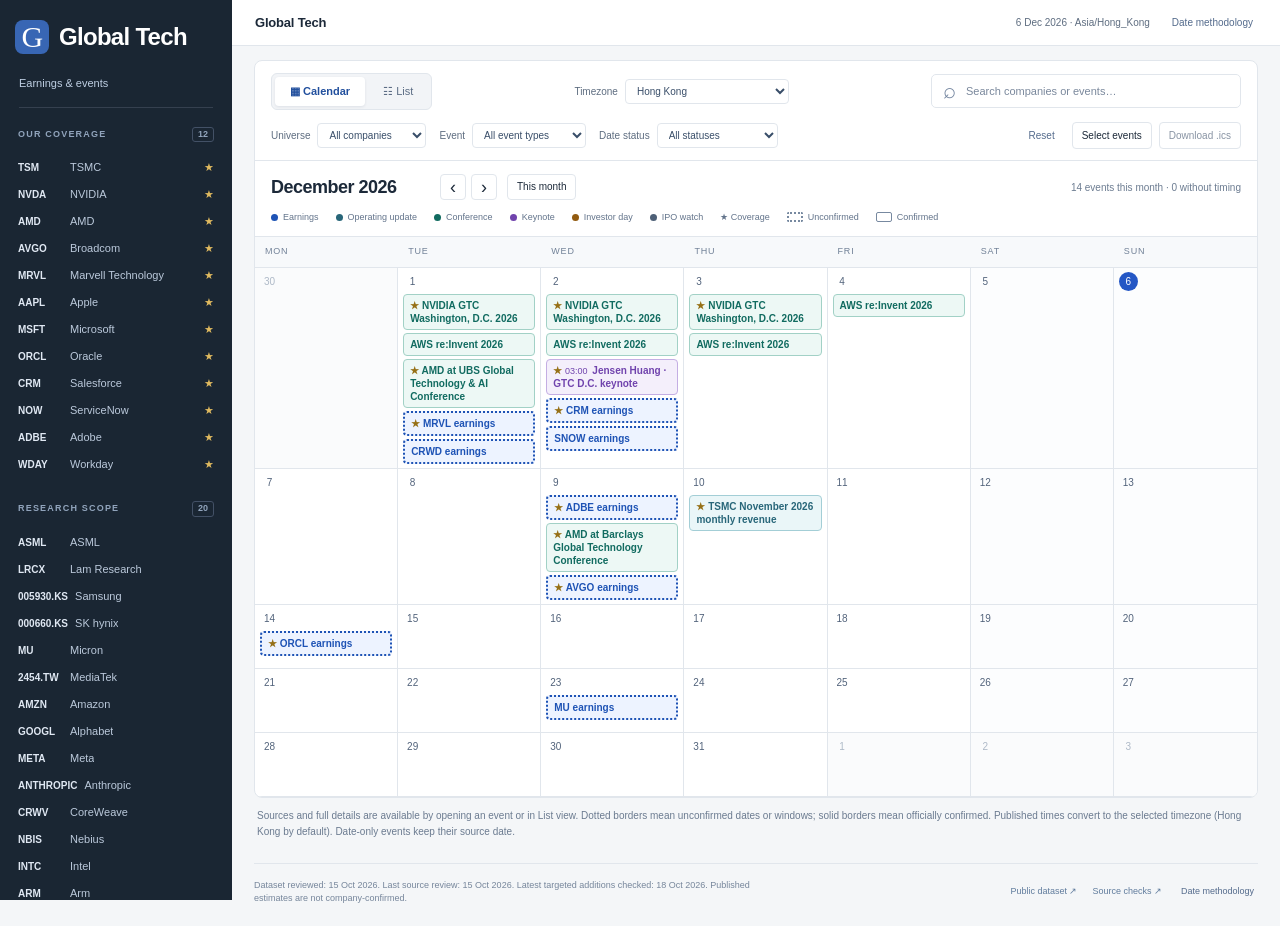
==== commit 7eb56c2c: "Expand sourced coverage catalysts and event types; document GTC date discrepancy" ====
--- a/index.html
+++ b/index.html
@@ -15,10 +15,10 @@
 <main id="main">
 <section class="event-workspace" aria-label="Events explorer">
   <div class="toolbar"><div class="view-switch" role="group" aria-label="Event view"><button id="calendar-view" aria-pressed="true">▦ Calendar</button><button id="list-view" aria-pressed="false">☷ List</button></div><label class="timezone-control">Timezone<select id="timezone" aria-label="Display timezone"><option value="Asia/Hong_Kong">Hong Kong</option><option value="browser">Browser timezone</option><option value="UTC">UTC</option><option value="America/New_York">New York</option><option value="America/Los_Angeles">San Francisco / Los Angeles</option><option value="Europe/London">London</option><option value="Europe/Berlin">Berlin</option><option value="Asia/Tokyo">Tokyo</option><option value="Asia/Seoul">Seoul</option><option value="Asia/Taipei">Taipei</option><option value="Asia/Singapore">Singapore</option><option value="Asia/Kolkata">Mumbai</option><option value="Australia/Sydney">Sydney</option></select></label><label class="search"><span aria-hidden="true">⌕</span><input id="search" type="search" placeholder="Search companies or events…" aria-label="Search companies or events"></label></div>
-  <div class="filters"><label>Universe<select id="universe"><option value="all">All companies</option><option value="coverage">★ Our coverage</option><option value="ecosystem">Research scope</option></select></label><label>Event<select id="type"><option value="all">All event types</option><option>Earnings</option><option>Conference</option><option>Keynote</option><option>Investor day</option><option>IPO watch</option></select></label><label>Date status<select id="status"><option value="all">All statuses</option><option value="confirmed">Confirmed</option><option value="estimated">Estimated date</option><option value="reported">Reported date</option><option value="unannounced">Date unannounced</option></select></label><button id="clear-filters" class="text-button">Reset</button><div class="export-actions"><button id="select-events" aria-pressed="false">Select events</button><button id="download-ics" disabled>Download .ics</button></div></div>
+  <div class="filters"><label>Universe<select id="universe"><option value="all">All companies</option><option value="coverage">★ Our coverage</option><option value="ecosystem">Research scope</option></select></label><label>Event<select id="type"><option value="all">All event types</option><option>Earnings</option><option>Operating update</option><option>Conference</option><option>Keynote</option><option>Investor day</option><option>IPO watch</option></select></label><label>Date status<select id="status"><option value="all">All statuses</option><option value="confirmed">Confirmed</option><option value="estimated">Estimated date</option><option value="reported">Reported date</option><option value="unannounced">Date unannounced</option></select></label><button id="clear-filters" class="text-button">Reset</button><div class="export-actions"><button id="select-events" aria-pressed="false">Select events</button><button id="download-ics" disabled>Download .ics</button></div></div>
   <div id="selection-bar" hidden><span id="selection-count" role="status" aria-live="polite">0 selected</span><button id="select-shown" class="text-button">Select shown</button><button id="clear-selection" class="text-button">Clear selection</button><small>Date-only events export all-day. Timing windows export as tentative, transparent ranges.</small></div>
   <div class="month-toolbar"><div class="month-navigation"><h2 id="month-label"></h2><button id="prev-month" aria-label="Previous month">‹</button><button id="next-month" aria-label="Next month">›</button><button id="today-button">This month</button></div><span id="results-count" role="status" aria-live="polite"></span></div>
-  <div class="calendar-legend" aria-label="Event color and border key"><span><i class="legend-dot kind-earnings"></i>Earnings</span><span><i class="legend-dot kind-conference"></i>Conference</span><span><i class="legend-dot kind-keynote"></i>Keynote</span><span><i class="legend-dot kind-investor-day"></i>Investor day</span><span><i class="legend-dot kind-ipo-watch"></i>IPO watch</span><span>★ Coverage</span><span><i class="unconfirmed-key"></i>Unconfirmed</span><span><i class="confirmed-key"></i>Confirmed</span></div>
+  <div class="calendar-legend" aria-label="Event color and border key"><span><i class="legend-dot kind-earnings"></i>Earnings</span><span><i class="legend-dot kind-operating-update"></i>Operating update</span><span><i class="legend-dot kind-conference"></i>Conference</span><span><i class="legend-dot kind-keynote"></i>Keynote</span><span><i class="legend-dot kind-investor-day"></i>Investor day</span><span><i class="legend-dot kind-ipo-watch"></i>IPO watch</span><span>★ Coverage</span><span><i class="unconfirmed-key"></i>Unconfirmed</span><span><i class="confirmed-key"></i>Confirmed</span></div>
   <div id="calendar-panel"><div class="calendar-scroll-hint">Swipe horizontally to see the full week →</div><div class="calendar-scroll"><div class="calendar-grid" id="calendar" role="region" aria-label="Monthly event calendar"></div></div><section id="timing-windows" hidden aria-label="Approximate event timing windows"></section></div>
   <p id="timeline-hint" hidden>All events in one timeline. Scroll up for history and down for future dates. Jump to today returns to the current position.</p>
   <div id="list-panel" hidden tabindex="0" aria-label="All events timeline"></div>
@@ -29,4 +29,4 @@
 <noscript><p class="data-note">Enable JavaScript to browse events, or <a href="data/events.json">read the public event dataset</a>.</p></noscript>
 </main></div>
 <dialog id="event-dialog"><div class="dialog-top"><span class="eyebrow">EVENT BRIEF</span><button class="close-dialog" aria-label="Close event details">×</button></div><div id="event-detail"></div></dialog>
-<dialog id="methodology-dialog"><div class="dialog-top"><span class="eyebrow">ABOUT THE DATA</span><button class="close-dialog" aria-label="Close methodology">×</button></div><h2>Dates with evidence.</h2><p><strong>Confirmed</strong> means a date was verified in an official company announcement, organizer page or participant schedule. A call time is labeled as a call time; it is not an assumed release time.</p><p><strong>Estimated date</strong> means a published day-level estimate from a linked public calendar such as MarketBeat, Stock Analysis or FT Markets. The source has been checked, but the company has not confirmed the date here. These estimates can change; they are not our own reporting-month guesses. Provider timing is not treated as confirmed.</p><p><strong>Reported date</strong> means a date from attributable news reporting when primary confirmation has not been verified. Bloomberg reporting read through a public article is attributed to that article; this is not a live Bloomberg feed.</p><p>Past scheduled dates remain in their historical calendar month and are labeled <strong>Past date</strong>. Multi-day events use the full published range. Month-, week- and year-level expectations appear as labeled timing windows, without an invented exact day. Only items with no sourced timing appear in the undated watchlist. List view contains the full history and future timeline, opening near today. Hong Kong is the default display timezone. Choose another city or Browser timezone to convert published event times and their dates. Date-only events have no verified start time, so their published dates are retained. Outlook exports timed events in UTC so Outlook can display them in its own timezone. Date-only events export as all-day entries; uncertain windows export as tentative, transparent all-day ranges. Unknown end times are not replaced with invented durations.</p><p>Source discrepancies appear in event briefs. An officially announced date takes precedence over an older provider estimate. Checks older than 14 days are labeled for rechecking. Source checks do not guarantee a date will remain unchanged.</p><p>This is a public, read-only calendar maintained through Codex. There is no licensed Bloomberg/Refinitiv API connection or automated source refresh. Public articles and calendars are cited individually. Dividends and routine corporate actions are excluded by default.</p></dialog></body></html>
+<dialog id="methodology-dialog"><div class="dialog-top"><span class="eyebrow">ABOUT THE DATA</span><button class="close-dialog" aria-label="Close methodology">×</button></div><h2>Dates with evidence.</h2><p><strong>Operating update</strong> includes company-scheduled monthly revenue publications, distinct from quarterly earnings; dates are shown without an assumed release time.</p><p><strong>Confirmed</strong> means a date was verified in an official company announcement, organizer page or participant schedule. A call time is labeled as a call time; it is not an assumed release time.</p><p><strong>Estimated date</strong> means a published day-level estimate from a linked public calendar such as MarketBeat, Stock Analysis or FT Markets. The source has been checked, but the company has not confirmed the date here. These estimates can change; they are not our own reporting-month guesses. Provider timing is not treated as confirmed.</p><p><strong>Reported date</strong> means a date from attributable news reporting when primary confirmation has not been verified. Bloomberg reporting read through a public article is attributed to that article; this is not a live Bloomberg feed.</p><p>Past scheduled dates remain in their historical calendar month and are labeled <strong>Past date</strong>. Multi-day events use the full published range. Month-, week- and year-level expectations appear as labeled timing windows, without an invented exact day. Only items with no sourced timing appear in the undated watchlist. List view contains the full history and future timeline, opening near today. Hong Kong is the default display timezone. Choose another city or Browser timezone to convert published event times and their dates. Date-only events have no verified start time, so their published dates are retained. Outlook exports timed events in UTC so Outlook can display them in its own timezone. Date-only events export as all-day entries; uncertain windows export as tentative, transparent all-day ranges. Unknown end times are not replaced with invented durations.</p><p>Source discrepancies appear in event briefs. An officially announced date takes precedence over an older provider estimate. Checks older than 14 days are labeled for rechecking. Source checks do not guarantee a date will remain unchanged.</p><p>This is a public, read-only calendar maintained through Codex. There is no licensed Bloomberg/Refinitiv API connection or automated source refresh. Public articles and calendars are cited individually. Dividends and routine corporate actions are excluded by default.</p></dialog></body></html>
--- a/css/events.css
+++ b/css/events.css
@@ -34,3 +34,5 @@
 /* Local-time display and optional Outlook export selection. */
 .timezone-control{display:flex;align-items:center;gap:7px;font-size:10px;color:var(--muted)}.timezone-control select{max-width:190px;font-size:10px;color:#394e69;background:#fff;border:1px solid var(--line);border-radius:4px;padding:5px 7px}.export-actions{display:flex;gap:7px;align-items:center}.export-actions button{font-size:10px;border:1px solid var(--line);background:#fff;border-radius:4px;padding:5px 9px}.export-actions #download-ics:not(:disabled){background:#285bb9;border-color:#285bb9;color:#fff}.export-actions button:disabled{color:#8994a4;cursor:default}.export-actions [aria-pressed=true]{background:#edf3fc;border-color:#9fb8e3}#selection-bar{display:flex;align-items:center;gap:10px;flex-wrap:wrap;padding:9px 16px;border-bottom:1px solid var(--line);background:#f5f8fd;font-size:10px;color:#46688f}#selection-bar small{font-size:9px;color:#6c7c91;margin-left:auto}.event-select{display:inline-flex;align-items:center;margin-right:7px}.event-select input,.detail-export input{accent-color:#285bb9;width:15px;height:15px;margin:0;cursor:pointer}.calendar-entry,.timing-window{position:relative}.calendar-entry .event-select,.timing-window .event-select{position:absolute;right:3px;top:3px;z-index:1;margin:0;padding:2px}.calendar-entry.selecting .calendar-event,.timing-window.selecting .event-name{padding-right:25px}.calendar-time{font-size:9px;font-variant-numeric:tabular-nums;font-weight:500;margin-right:2px}.calendar-entry.selected,.timing-window.selected{box-shadow:0 0 0 2px #507bb755}.list-table tr.selected td{background:#f2f6ff}.detail-export{display:flex;gap:9px;align-items:center;font-size:12px;color:#44638a;margin:12px 0}.toolbar .search{width:32%}
 @media(max-width:800px){.brand{font-size:22px}.timezone-control select{max-width:160px}}@media(max-width:560px){.toolbar .search{width:100%;max-width:none}.timezone-control{margin-left:auto;min-width:0;flex:1;justify-content:flex-end;font-size:9px}.timezone-control select{min-width:0;max-width:135px;font-size:9px;padding-inline:3px}.export-actions{margin-left:auto}.export-actions button{font-size:9px;padding:5px 7px}#selection-bar{padding:8px 11px;gap:7px}#selection-bar small{width:100%;margin:0}.event-select input,.detail-export input{width:17px;height:17px}.list-table tr.selected{background:#f2f6ff}}
+
+.kind-operating-update{--event-color:#286679;--event-bg:#eaf6f8;--event-border:#a3ced6}
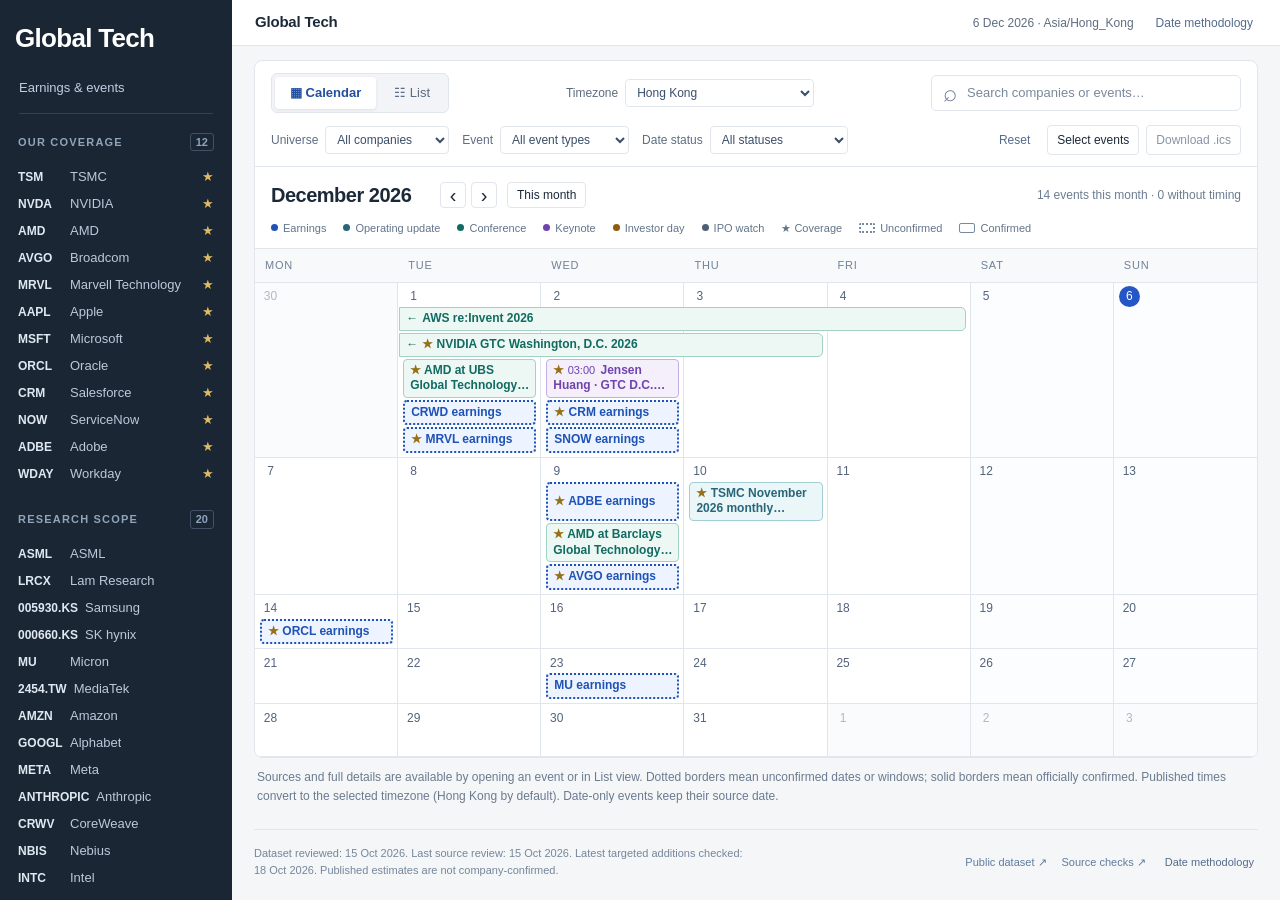
==== commit b9f9343a: "Enlarge calendar text and connect multi-day events with consolidated Oracle details" ====
--- a/index.html
+++ b/index.html
@@ -4,7 +4,7 @@
 <body>
 <a class="skip-link" href="#main">Skip to events</a>
 <aside class="sidebar" id="sidebar" aria-label="Tracked companies">
-  <div class="sidebar-head"><a class="brand" href="index.html"><span class="brand-mark">G</span>Global Tech</a><button id="close-universe" class="icon-button" aria-label="Close company universe">×</button></div>
+  <div class="sidebar-head"><a class="brand" href="index.html">Global Tech</a><button id="close-universe" class="icon-button" aria-label="Close company universe">×</button></div>
   <div class="side-current">Earnings & events</div>
   <section class="sidebar-section"><div class="section-label">OUR COVERAGE <span id="coverage-count"></span></div><div id="coverage-list"></div></section>
   <section class="sidebar-section"><div class="section-label">RESEARCH SCOPE <span id="ecosystem-count"></span></div><div id="ecosystem-list"></div></section>
--- a/css/events.css
+++ b/css/events.css
@@ -1,38 +1,51 @@
 :root{--ink:#1c2939;--muted:#5e6d80;--line:#e1e6ec;--paper:#f4f6f8;--accent:#2457c5;--nav:#1a2633;--nav-muted:#a4b1c1;--gold:#e0ba60}
-*{box-sizing:border-box}body{margin:0;color:var(--ink);background:var(--paper);font:13px/1.5 -apple-system,BlinkMacSystemFont,"Segoe UI",sans-serif}button,input,select{font:inherit}button{cursor:pointer;color:inherit}a{color:var(--accent)}button:focus-visible,a:focus-visible,input:focus-visible,select:focus-visible{outline:3px solid #6695f7;outline-offset:3px}[hidden]{display:none!important}.skip-link{position:absolute;top:-60px;left:15px;padding:10px;background:white;z-index:30}.skip-link:focus{top:10px}
+*{box-sizing:border-box}body{margin:0;color:var(--ink);background:var(--paper);font:15px/1.5 -apple-system,BlinkMacSystemFont,"Segoe UI",sans-serif}button,input,select{font:inherit}button{cursor:pointer;color:inherit}a{color:var(--accent)}button:focus-visible,a:focus-visible,input:focus-visible,select:focus-visible{outline:3px solid #6695f7;outline-offset:3px}[hidden]{display:none!important}.skip-link{position:absolute;top:-60px;left:15px;padding:10px;background:white;z-index:30}.skip-link:focus{top:10px}
 /* Company universe stays separate from the working calendar. */
-.sidebar{position:fixed;inset:0 auto 0 0;width:232px;padding:19px 15px;background:var(--nav);color:#d4dce6;overflow-y:auto;z-index:10;scrollbar-width:thin;scrollbar-color:#657185 var(--nav)}.sidebar-head{display:flex;align-items:center;justify-content:space-between}.brand{display:flex;gap:10px;align-items:center;color:white;font-size:24px;letter-spacing:-.7px;font-weight:650;text-decoration:none}.brand-mark{font:30px/34px Georgia,serif;background:#3866b4;border-radius:8px;width:34px;height:34px;text-align:center}.side-current{font-size:11px;color:#bfcfe3;margin:20px 4px 15px;padding-bottom:15px;border-bottom:1px solid #35404f}.sidebar-section{margin:19px 3px 23px}.section-label{display:flex;justify-content:space-between;align-items:center;font-size:9px;letter-spacing:1.2px;font-weight:650;color:#91a4bc;margin-bottom:12px}.section-label>span{letter-spacing:0;border:1px solid #435166;border-radius:3px;padding:0 5px}.coverage-company,.universe-company{display:flex;align-items:center;gap:7px;min-height:27px;font-size:11px}.ticker{font-size:10px;font-weight:600;color:#e0e8f3;min-width:45px;flex-shrink:0}.company-name{color:#bbc9db;white-space:nowrap;overflow:hidden;text-overflow:ellipsis}.coverage-star{color:var(--gold);margin-left:auto;font-size:11px}.side-bottom{font-size:10px;line-height:1.9;color:var(--nav-muted);border-top:1px solid #35404f;padding-top:14px;margin:20px 3px 0}.icon-button{border:1px solid var(--line);background:none;border-radius:5px;font-size:18px;line-height:1;width:29px;height:29px}#close-universe,#open-universe{display:none}
+.sidebar{position:fixed;inset:0 auto 0 0;width:232px;padding:19px 15px;background:var(--nav);color:#d4dce6;overflow-y:auto;z-index:10;scrollbar-width:thin;scrollbar-color:#657185 var(--nav)}.sidebar-head{display:flex;align-items:center;justify-content:space-between}.brand{display:flex;gap:10px;align-items:center;color:white;font-size:26px;letter-spacing:-.7px;font-weight:650;text-decoration:none}.side-current{font-size:13px;color:#bfcfe3;margin:20px 4px 15px;padding-bottom:15px;border-bottom:1px solid #35404f}.sidebar-section{margin:19px 3px 23px}.section-label{display:flex;justify-content:space-between;align-items:center;font-size:11px;letter-spacing:1.2px;font-weight:650;color:#91a4bc;margin-bottom:12px}.section-label>span{letter-spacing:0;border:1px solid #435166;border-radius:3px;padding:0 5px}.coverage-company,.universe-company{display:flex;align-items:center;gap:7px;min-height:27px;font-size:13px}.ticker{font-size:12px;font-weight:600;color:#e0e8f3;min-width:45px;flex-shrink:0}.company-name{color:#bbc9db;white-space:nowrap;overflow:hidden;text-overflow:ellipsis}.coverage-star{color:var(--gold);margin-left:auto;font-size:13px}.side-bottom{font-size:12px;line-height:1.9;color:var(--nav-muted);border-top:1px solid #35404f;padding-top:14px;margin:20px 3px 0}.icon-button{border:1px solid var(--line);background:none;border-radius:5px;font-size:20px;line-height:1;width:29px;height:29px}#close-universe,#open-universe{display:none}
 /* Compact header: view controls are visible immediately. */
-.app{margin-left:232px}.topbar{height:46px;display:flex;justify-content:space-between;align-items:center;border-bottom:1px solid var(--line);padding:0 23px;background:white;gap:12px}.topbar>div{display:flex;align-items:center;gap:18px}.topbar h1{font-size:13px;letter-spacing:-.2px;margin:0;font-weight:600}.topbar time{font-size:10px;color:var(--muted)}.text-button{border:0;background:none;color:#546b8c;padding:4px;font-size:10px;white-space:nowrap}main{padding:14px 22px 0;max-width:1850px;margin:auto}.event-workspace{border:1px solid var(--line);border-radius:8px;background:white;overflow:hidden}.toolbar{padding:12px 16px;display:flex;align-items:center;justify-content:space-between;gap:15px}.view-switch{display:flex;gap:3px;padding:3px;border:1px solid var(--line);border-radius:6px;background:#f2f4f7}.view-switch button{border:0;border-radius:4px;background:none;padding:6px 15px;color:#5b6c84;font-size:11px}.view-switch button[aria-pressed=true]{background:#fff;box-shadow:0 1px 3px #1b2f4a18;color:#214f9d;font-weight:600}.search{display:flex;align-items:center;gap:8px;border:1px solid var(--line);border-radius:5px;padding:5px 11px;max-width:310px;width:40%;color:#73859f}.search>span{font-size:22px;line-height:1}.search input{border:0;background:none;font-size:11px;min-width:0;width:100%;color:var(--ink)}.search input::placeholder{color:#7a889c}.filters{display:flex;flex-wrap:wrap;align-items:center;gap:13px;padding:0 16px 11px;border-bottom:1px solid var(--line)}.filters label{display:flex;align-items:center;gap:7px;font-size:10px;color:var(--muted)}.filters select{font-size:10px;border:1px solid var(--line);border-radius:4px;padding:5px 7px;background:#fff;color:#394e69}.filters .text-button{margin-left:auto}.month-toolbar{display:flex;align-items:center;justify-content:space-between;gap:15px;padding:13px 16px 10px}.month-navigation{display:flex;gap:5px;align-items:center}.month-navigation h2{font-size:18px;letter-spacing:-.5px;margin:0 14px 0 0;min-width:150px;font-weight:600}.month-navigation button{border:1px solid var(--line);background:white;border-radius:4px;width:26px;height:26px;font-size:18px;line-height:1}.month-navigation #today-button{width:auto;font-size:10px;padding:0 9px;margin-left:5px}#results-count{font-size:10px;color:#6c7c91}
+.app{margin-left:232px}.topbar{height:46px;display:flex;justify-content:space-between;align-items:center;border-bottom:1px solid var(--line);padding:0 23px;background:white;gap:12px}.topbar>div{display:flex;align-items:center;gap:18px}.topbar h1{font-size:15px;letter-spacing:-.2px;margin:0;font-weight:600}.topbar time{font-size:12px;color:var(--muted)}.text-button{border:0;background:none;color:#546b8c;padding:4px;font-size:12px;white-space:nowrap}main{padding:14px 22px 0;max-width:1850px;margin:auto}.event-workspace{border:1px solid var(--line);border-radius:8px;background:white;overflow:hidden}.toolbar{padding:12px 16px;display:flex;align-items:center;justify-content:space-between;gap:15px}.view-switch{display:flex;gap:3px;padding:3px;border:1px solid var(--line);border-radius:6px;background:#f2f4f7}.view-switch button{border:0;border-radius:4px;background:none;padding:6px 15px;color:#5b6c84;font-size:13px}.view-switch button[aria-pressed=true]{background:#fff;box-shadow:0 1px 3px #1b2f4a18;color:#214f9d;font-weight:600}.search{display:flex;align-items:center;gap:8px;border:1px solid var(--line);border-radius:5px;padding:5px 11px;max-width:310px;width:40%;color:#73859f}.search>span{font-size:24px;line-height:1}.search input{border:0;background:none;font-size:13px;min-width:0;width:100%;color:var(--ink)}.search input::placeholder{color:#7a889c}.filters{display:flex;flex-wrap:wrap;align-items:center;gap:13px;padding:0 16px 11px;border-bottom:1px solid var(--line)}.filters label{display:flex;align-items:center;gap:7px;font-size:12px;color:var(--muted)}.filters select{font-size:12px;border:1px solid var(--line);border-radius:4px;padding:5px 7px;background:#fff;color:#394e69}.filters .text-button{margin-left:auto}.month-toolbar{display:flex;align-items:center;justify-content:space-between;gap:15px;padding:13px 16px 10px}.month-navigation{display:flex;gap:5px;align-items:center}.month-navigation h2{font-size:20px;letter-spacing:-.5px;margin:0 14px 0 0;min-width:150px;font-weight:600}.month-navigation button{border:1px solid var(--line);background:white;border-radius:4px;width:26px;height:26px;font-size:20px;line-height:1}.month-navigation #today-button{width:auto;font-size:12px;padding:0 9px;margin-left:5px}#results-count{font-size:12px;color:#6c7c91}
 /* Type owns color. Coverage owns only the star. Timing owns the border. */
-.kind-earnings{--event-color:#1e53b5;--event-bg:#edf3ff;--event-border:#a8bfe9}.kind-conference{--event-color:#116b60;--event-bg:#edf8f5;--event-border:#a2d1c6}.kind-keynote{--event-color:#7043ad;--event-bg:#f4effb;--event-border:#c4aee3}.kind-investor-day{--event-color:#925b10;--event-bg:#fff6e8;--event-border:#dfbd85}.kind-ipo-watch{--event-color:#4e6077;--event-bg:#f0f3f7;--event-border:#b9c4d2}.calendar-legend{display:flex;align-items:center;gap:17px;flex-wrap:wrap;padding:0 16px 12px;color:#63748b;font-size:9px}.calendar-legend>span{display:flex;align-items:center;gap:5px;white-space:nowrap}.legend-dot{display:inline-block;width:7px;height:7px;border-radius:50%;background:var(--event-color)}.unconfirmed-key{display:inline-block;width:16px;height:10px;border:2px dotted #7789a0;border-radius:2px}.calendar-grid{display:grid;grid-template-columns:repeat(7,minmax(0,1fr))}.weekday{background:#f7f9fb;color:#718197;font-size:9px;letter-spacing:.8px;padding:8px 10px;border-block:1px solid var(--line)}.day{min-height:64px;padding:4px 5px;border-bottom:1px solid var(--line);border-right:1px solid var(--line)}.day:nth-child(7n){border-right:0}.day.outside{background:#fafbfc}.day.weekend:not(.outside){background:#fcfdfe}.day-number{font-size:10px;display:flex;align-items:center;justify-content:center;width:19px;height:19px;color:#52637b;margin-bottom:2px}.day.outside .day-number{color:#aeb9c7}.day.today .day-number{border-radius:50%;background:var(--accent);color:white}.calendar-entry{background:var(--event-bg);border:1px solid var(--event-border);color:var(--event-color);border-radius:4px;margin-top:3px;overflow:hidden}.calendar-entry.unconfirmed{border:2px dotted var(--event-color)}.calendar-event{border:0;background:none;padding:4px 6px;text-align:left;color:inherit;font-size:10px;font-weight:600;line-height:1.4;width:100%;display:block;overflow-wrap:anywhere}.event-star{color:#967016}.calendar-scroll-hint{display:none}.badge{display:inline-flex;font-size:9px;padding:2px 6px;border:1px solid #d9e0e9;border-radius:4px;background:#f7f9fb;color:#53657b;white-space:nowrap}.badge.estimated,.badge.reported{font-style:italic}.coverage-tag{font-size:9px;color:#916a13;white-space:nowrap}.data-note{font-size:10px;line-height:1.6;color:#6b7b90;margin:10px 3px 0}.empty{padding:24px;text-align:center;font-size:12px;color:#6f7e92}.loading-error{padding:25px;color:#9e3939}
+.kind-earnings{--event-color:#1e53b5;--event-bg:#edf3ff;--event-border:#a8bfe9}.kind-conference{--event-color:#116b60;--event-bg:#edf8f5;--event-border:#a2d1c6}.kind-keynote{--event-color:#7043ad;--event-bg:#f4effb;--event-border:#c4aee3}.kind-investor-day{--event-color:#925b10;--event-bg:#fff6e8;--event-border:#dfbd85}.kind-ipo-watch{--event-color:#4e6077;--event-bg:#f0f3f7;--event-border:#b9c4d2}.calendar-legend{display:flex;align-items:center;gap:17px;flex-wrap:wrap;padding:0 16px 12px;color:#63748b;font-size:11px}.calendar-legend>span{display:flex;align-items:center;gap:5px;white-space:nowrap}.legend-dot{display:inline-block;width:7px;height:7px;border-radius:50%;background:var(--event-color)}.unconfirmed-key{display:inline-block;width:16px;height:10px;border:2px dotted #7789a0;border-radius:2px}.calendar-grid{display:grid;grid-template-columns:repeat(7,minmax(0,1fr))}.weekday{background:#f7f9fb;color:#718197;font-size:11px;letter-spacing:.8px;padding:8px 10px;border-block:1px solid var(--line)}.day{min-height:64px;padding:4px 5px;border-bottom:1px solid var(--line);border-right:1px solid var(--line)}.day:nth-child(7n){border-right:0}.day.outside{background:#fafbfc}.day.weekend:not(.outside){background:#fcfdfe}.day-number{font-size:12px;display:flex;align-items:center;justify-content:center;width:19px;height:19px;color:#52637b;margin-bottom:2px}.day.outside .day-number{color:#aeb9c7}.day.today .day-number{border-radius:50%;background:var(--accent);color:white}.calendar-entry{background:var(--event-bg);border:1px solid var(--event-border);color:var(--event-color);border-radius:4px;margin-top:3px;overflow:hidden}.calendar-entry.unconfirmed{border:2px dotted var(--event-color)}.calendar-event{border:0;background:none;padding:4px 6px;text-align:left;color:inherit;font-size:12px;font-weight:600;line-height:1.4;width:100%;display:block;overflow-wrap:anywhere}.event-star{color:#967016}.calendar-scroll-hint{display:none}.badge{display:inline-flex;font-size:11px;padding:2px 6px;border:1px solid #d9e0e9;border-radius:4px;background:#f7f9fb;color:#53657b;white-space:nowrap}.badge.estimated,.badge.reported{font-style:italic}.coverage-tag{font-size:11px;color:#916a13;white-space:nowrap}.data-note{font-size:12px;line-height:1.6;color:#6b7b90;margin:10px 3px 0}.empty{padding:24px;text-align:center;font-size:14px;color:#6f7e92}.loading-error{padding:25px;color:#9e3939}
 /* Every list row exposes all evidence links, without opening a dialog. */
-.list-table{border-collapse:separate;border-spacing:0;width:100%;text-align:left}.list-table th{background:#f8fafc;border-block:1px solid var(--line);font-size:9px;letter-spacing:.4px;color:#6c7d92;text-transform:uppercase;padding:10px 13px;font-weight:600}.list-table td{padding:13px;vertical-align:top;border-bottom:1px solid var(--line);font-size:11px}.list-table th:first-child{width:16%}.list-table th:nth-child(2){width:29%}.list-table th:last-child{width:25%}.list-table small{display:block;color:#78869a;font-size:9px;margin-top:4px;line-height:1.6}.event-name{font-size:12px;font-weight:600;background:none;border:0;text-align:left;padding:0;color:#263e5d}.event-name:hover{text-decoration:underline}.type-tag{color:var(--event-color);background:var(--event-bg);border-radius:4px;display:inline-block;padding:3px 6px;font-size:9px;white-space:nowrap}.event-sources{display:flex;flex-direction:column;gap:6px}.event-sources a{font-size:10px;text-underline-offset:2px;color:#345b8a;overflow-wrap:anywhere}.list-table tr.unconfirmed td{border-top:1px dotted #9aaac0;border-bottom:1px dotted #9aaac0}.list-table tr.unconfirmed td:first-child{border-left:1px dotted #9aaac0}.list-table tr.unconfirmed td:last-child{border-right:1px dotted #9aaac0}.list-table tr.past .event-name{color:#627287}
-.watch-section{margin-top:23px}.section-heading{display:flex;align-items:center;gap:10px;margin-bottom:12px}.section-heading h2{font-size:14px;margin:0;font-weight:600}.count-pill{font-size:9px;padding:2px 7px;border:1px solid var(--line);border-radius:10px;color:#6e7e94}.radar-grid{display:grid;grid-template-columns:repeat(3,minmax(0,1fr));gap:12px}.radar-card{padding:15px;background:white;border:1px solid var(--line);border-radius:6px;display:flex;flex-direction:column;gap:10px}.radar-top{display:flex;align-items:center;justify-content:space-between;gap:10px}.radar-card p{font-size:11px;color:#748297;margin:0}.radar-card .event-name{font-size:13px}.radar-bottom{display:flex;align-items:center;justify-content:space-between;font-size:10px;color:#76859a}.radar-card .event-sources{margin-top:auto}footer{display:flex;align-items:center;justify-content:space-between;gap:20px;border-top:1px solid var(--line);margin-top:23px;padding:15px 0 20px;font-size:9px;color:#76869b}footer p{margin:0;max-width:500px}footer>div{display:flex;align-items:center;gap:15px;flex-wrap:wrap}footer a{color:#607c9d;text-decoration:none;white-space:nowrap}footer .text-button{font-size:9px}
+.list-table{border-collapse:separate;border-spacing:0;width:100%;text-align:left}.list-table th{background:#f8fafc;border-block:1px solid var(--line);font-size:11px;letter-spacing:.4px;color:#6c7d92;text-transform:uppercase;padding:10px 13px;font-weight:600}.list-table td{padding:13px;vertical-align:top;border-bottom:1px solid var(--line);font-size:13px}.list-table th:first-child{width:16%}.list-table th:nth-child(2){width:29%}.list-table th:last-child{width:25%}.list-table small{display:block;color:#78869a;font-size:11px;margin-top:4px;line-height:1.6}.event-name{font-size:14px;font-weight:600;background:none;border:0;text-align:left;padding:0;color:#263e5d}.event-name:hover{text-decoration:underline}.type-tag{color:var(--event-color);background:var(--event-bg);border-radius:4px;display:inline-block;padding:3px 6px;font-size:11px;white-space:nowrap}.event-sources{display:flex;flex-direction:column;gap:6px}.event-sources a{font-size:12px;text-underline-offset:2px;color:#345b8a;overflow-wrap:anywhere}.list-table tr.unconfirmed td{border-top:1px dotted #9aaac0;border-bottom:1px dotted #9aaac0}.list-table tr.unconfirmed td:first-child{border-left:1px dotted #9aaac0}.list-table tr.unconfirmed td:last-child{border-right:1px dotted #9aaac0}.list-table tr.past .event-name{color:#627287}
+.watch-section{margin-top:23px}.section-heading{display:flex;align-items:center;gap:10px;margin-bottom:12px}.section-heading h2{font-size:16px;margin:0;font-weight:600}.count-pill{font-size:11px;padding:2px 7px;border:1px solid var(--line);border-radius:10px;color:#6e7e94}.radar-grid{display:grid;grid-template-columns:repeat(3,minmax(0,1fr));gap:12px}.radar-card{padding:15px;background:white;border:1px solid var(--line);border-radius:6px;display:flex;flex-direction:column;gap:10px}.radar-top{display:flex;align-items:center;justify-content:space-between;gap:10px}.radar-card p{font-size:13px;color:#748297;margin:0}.radar-card .event-name{font-size:15px}.radar-bottom{display:flex;align-items:center;justify-content:space-between;font-size:12px;color:#76859a}.radar-card .event-sources{margin-top:auto}footer{display:flex;align-items:center;justify-content:space-between;gap:20px;border-top:1px solid var(--line);margin-top:23px;padding:15px 0 20px;font-size:11px;color:#76869b}footer p{margin:0;max-width:500px}footer>div{display:flex;align-items:center;gap:15px;flex-wrap:wrap}footer a{color:#607c9d;text-decoration:none;white-space:nowrap}footer .text-button{font-size:11px}
 /* Briefs provide provenance; visible source links are also available in both views. */
-dialog{max-width:calc(100% - 28px);width:570px;padding:25px;border:1px solid var(--line);border-radius:10px;box-shadow:0 25px 80px #13253d33;color:var(--ink)}dialog::backdrop{background:#14243b70}.dialog-top{display:flex;align-items:center;justify-content:space-between;margin-bottom:20px}.eyebrow{font-size:9px;letter-spacing:1.3px;color:#74879e}.close-dialog{border:0;background:#f0f3f7;border-radius:50%;height:29px;width:29px;font-size:21px;color:#697d97}dialog h2{font-size:23px;line-height:1.3;letter-spacing:-.5px;margin:14px 0}dialog p{font-size:12px;color:#65768d;line-height:1.8}dialog dl{display:grid;grid-template-columns:105px minmax(0,1fr);gap:12px;margin:22px 0;font-size:11px;line-height:1.7}dialog dt{color:#7f8da1}dialog dd{margin:0;color:#3d5270;overflow-wrap:anywhere}.detail-note{background:#f4f7fa;padding:12px;border:1px solid var(--line);border-radius:5px}.source-link{display:inline-block;background:#285bb9;color:#fff;text-decoration:none;border-radius:5px;padding:8px 13px;font-size:11px;margin:8px 0}.source-list{padding-left:17px;font-size:11px;line-height:1.8}.source-list a{overflow-wrap:anywhere}.source-list small{color:#8190a3}.event-lifecycle{font-size:10px!important;text-transform:uppercase;letter-spacing:.4px}.conflict-note{padding:11px;border:1px solid #dec48b;border-radius:5px;background:#fff8e9;color:#7d5c23!important}.sr-only{position:absolute;width:1px;height:1px;overflow:hidden;clip:rect(0,0,0,0);white-space:nowrap}
-@media(min-width:1600px){.day{min-height:72px}.calendar-event{font-size:11px}}
-@media(max-width:1150px){.sidebar{width:210px;padding-inline:12px}.app{margin-left:210px}main{padding:12px 14px 0}.topbar{padding-inline:15px}.topbar time{font-size:9px}.calendar-legend{gap:12px}.filters{gap:10px}.filters label{font-size:9px}.filters select{max-width:145px}.calendar-event{font-size:9px}.list-table th,.list-table td{padding:11px 9px}.radar-grid{grid-template-columns:repeat(2,minmax(0,1fr))}}
-@media(max-width:800px){.sidebar{transform:translateX(-100%);transition:transform .15s;width:250px;box-shadow:10px 0 30px #14263a20}.sidebar.open{transform:translateX(0)}.app{margin-left:0}#open-universe,#close-universe{display:inline-flex;align-items:center;justify-content:center}#close-universe{color:#d4deeb;border-color:#47556a}.topbar{height:46px}.topbar>div{gap:10px}.topbar time{display:none}.topbar h1{font-size:12px}main{padding-top:10px}.calendar-entry{margin-top:4px}.day{min-height:60px}.list-table th:last-child{width:28%}}
-@media(max-width:560px){main{padding:8px 10px 0}.toolbar{padding:9px 11px;gap:10px;flex-wrap:wrap}.search{width:100%;max-width:none}.view-switch button{padding:6px 16px}.filters{padding:0 11px 9px;gap:9px}.filters label{flex:1 1 calc(33.333% - 9px);min-width:85px;flex-direction:column;align-items:stretch;gap:4px;font-size:9px}.filters select{max-width:none;width:100%;font-size:10px;padding-left:4px}.filters .text-button{padding:0;font-size:9px}.month-toolbar{padding:10px 11px;flex-wrap:wrap;gap:7px}.month-navigation h2{font-size:17px;min-width:138px;margin-right:8px}.month-navigation #today-button{font-size:9px;margin-left:2px}#results-count{font-size:9px}.calendar-legend{font-size:8px;gap:9px;padding:0 11px 10px}.calendar-scroll{overflow-x:auto}.calendar-grid{min-width:665px}.calendar-scroll-hint{display:block;background:#fafbfd;border-top:1px solid var(--line);font-size:9px;color:#6f8098;padding:6px 11px}.calendar-event{font-size:10px}.weekday{padding-inline:7px}.data-note{font-size:9px}.list-table{display:block}.list-table thead{position:absolute;width:1px;height:1px;overflow:hidden;clip:rect(0,0,0,0)}.list-table tbody{display:block;padding:0 10px}.list-table tr{display:grid;grid-template-columns:1fr auto;gap:7px 12px;border:1px solid var(--line);border-radius:5px;margin:0 0 10px;padding:12px}.list-table td{display:block;width:auto!important;padding:0;border:0!important;min-width:0}.list-table td:nth-child(1){grid-column:1;grid-row:2}.list-table td:nth-child(2){grid-column:1 / -1;grid-row:1}.list-table td:nth-child(3){grid-column:2;grid-row:2}.list-table td:nth-child(4){grid-column:1 / -1;grid-row:3}.list-table td:nth-child(5){grid-column:1 / -1;grid-row:4;border-top:1px solid var(--line)!important;padding-top:8px}.list-table tr.unconfirmed{border:2px dotted #8b9eb8}.list-table small{font-size:9px}.event-sources{gap:7px}.event-sources a{font-size:11px;line-height:1.6}.radar-grid{grid-template-columns:1fr}.radar-card .event-sources a{font-size:11px}.section-heading h2{font-size:13px}footer{display:block;font-size:9px}footer>div{gap:12px;margin-top:10px}dialog{padding:20px}}
+dialog{max-width:calc(100% - 28px);width:570px;padding:25px;border:1px solid var(--line);border-radius:10px;box-shadow:0 25px 80px #13253d33;color:var(--ink)}dialog::backdrop{background:#14243b70}.dialog-top{display:flex;align-items:center;justify-content:space-between;margin-bottom:20px}.eyebrow{font-size:11px;letter-spacing:1.3px;color:#74879e}.close-dialog{border:0;background:#f0f3f7;border-radius:50%;height:29px;width:29px;font-size:23px;color:#697d97}dialog h2{font-size:25px;line-height:1.3;letter-spacing:-.5px;margin:14px 0}dialog p{font-size:14px;color:#65768d;line-height:1.8}dialog dl{display:grid;grid-template-columns:105px minmax(0,1fr);gap:12px;margin:22px 0;font-size:13px;line-height:1.7}dialog dt{color:#7f8da1}dialog dd{margin:0;color:#3d5270;overflow-wrap:anywhere}.detail-note{background:#f4f7fa;padding:12px;border:1px solid var(--line);border-radius:5px}.source-link{display:inline-block;background:#285bb9;color:#fff;text-decoration:none;border-radius:5px;padding:8px 13px;font-size:13px;margin:8px 0}.source-list{padding-left:17px;font-size:13px;line-height:1.8}.source-list a{overflow-wrap:anywhere}.source-list small{color:#8190a3}.event-lifecycle{font-size:12px!important;text-transform:uppercase;letter-spacing:.4px}.conflict-note{padding:11px;border:1px solid #dec48b;border-radius:5px;background:#fff8e9;color:#7d5c23!important}.sr-only{position:absolute;width:1px;height:1px;overflow:hidden;clip:rect(0,0,0,0);white-space:nowrap}
+@media(min-width:1600px){.day{min-height:72px}.calendar-event{font-size:13px}}
+@media(max-width:1150px){.sidebar{width:210px;padding-inline:12px}.app{margin-left:210px}main{padding:12px 14px 0}.topbar{padding-inline:15px}.topbar time{font-size:11px}.calendar-legend{gap:12px}.filters{gap:10px}.filters label{font-size:11px}.filters select{max-width:145px}.calendar-event{font-size:11px}.list-table th,.list-table td{padding:11px 9px}.radar-grid{grid-template-columns:repeat(2,minmax(0,1fr))}}
+@media(max-width:800px){.sidebar{transform:translateX(-100%);transition:transform .15s;width:250px;box-shadow:10px 0 30px #14263a20}.sidebar.open{transform:translateX(0)}.app{margin-left:0}#open-universe,#close-universe{display:inline-flex;align-items:center;justify-content:center}#close-universe{color:#d4deeb;border-color:#47556a}.topbar{height:46px}.topbar>div{gap:10px}.topbar time{display:none}.topbar h1{font-size:14px}main{padding-top:10px}.calendar-entry{margin-top:4px}.day{min-height:60px}.list-table th:last-child{width:28%}}
+@media(max-width:560px){main{padding:8px 10px 0}.toolbar{padding:9px 11px;gap:10px;flex-wrap:wrap}.search{width:100%;max-width:none}.view-switch button{padding:6px 16px}.filters{padding:0 11px 9px;gap:9px}.filters label{flex:1 1 calc(33.333% - 9px);min-width:85px;flex-direction:column;align-items:stretch;gap:4px;font-size:11px}.filters select{max-width:none;width:100%;font-size:12px;padding-left:4px}.filters .text-button{padding:0;font-size:11px}.month-toolbar{padding:10px 11px;flex-wrap:wrap;gap:7px}.month-navigation h2{font-size:19px;min-width:138px;margin-right:8px}.month-navigation #today-button{font-size:11px;margin-left:2px}#results-count{font-size:11px}.calendar-legend{font-size:10px;gap:9px;padding:0 11px 10px}.calendar-scroll{overflow-x:auto}.calendar-grid{min-width:665px}.calendar-scroll-hint{display:block;background:#fafbfd;border-top:1px solid var(--line);font-size:11px;color:#6f8098;padding:6px 11px}.calendar-event{font-size:12px}.weekday{padding-inline:7px}.data-note{font-size:11px}.list-table{display:block}.list-table thead{position:absolute;width:1px;height:1px;overflow:hidden;clip:rect(0,0,0,0)}.list-table tbody{display:block;padding:0 10px}.list-table tr{display:grid;grid-template-columns:1fr auto;gap:7px 12px;border:1px solid var(--line);border-radius:5px;margin:0 0 10px;padding:12px}.list-table td{display:block;width:auto!important;padding:0;border:0!important;min-width:0}.list-table td:nth-child(1){grid-column:1;grid-row:2}.list-table td:nth-child(2){grid-column:1 / -1;grid-row:1}.list-table td:nth-child(3){grid-column:2;grid-row:2}.list-table td:nth-child(4){grid-column:1 / -1;grid-row:3}.list-table td:nth-child(5){grid-column:1 / -1;grid-row:4;border-top:1px solid var(--line)!important;padding-top:8px}.list-table tr.unconfirmed{border:2px dotted #8b9eb8}.list-table small{font-size:11px}.event-sources{gap:7px}.event-sources a{font-size:13px;line-height:1.6}.radar-grid{grid-template-columns:1fr}.radar-card .event-sources a{font-size:13px}.section-heading h2{font-size:15px}footer{display:block;font-size:11px}footer>div{gap:12px;margin-top:10px}dialog{padding:20px}}
 
 /* Certainty, rather than recency, controls borders. */
 .confirmed-key{display:inline-block;width:16px;height:10px;border:1px solid #7789a0;border-radius:2px}
 .radar-card.unconfirmed{border:2px dotted #899bb3}
 #timing-windows{padding:15px;border-top:1px solid var(--line);background:#fafbfd}
-#timing-windows h3{font-size:11px;font-weight:600;margin:0 0 12px;color:#63748b}
-.window-label{font-size:12px;color:#435b79}
-#timeline-hint{font-size:10px;color:#65778e;margin:0;padding:0 16px 10px}
+#timing-windows h3{font-size:13px;font-weight:600;margin:0 0 12px;color:#63748b}
+.window-label{font-size:14px;color:#435b79}
+#timeline-hint{font-size:12px;color:#65778e;margin:0;padding:0 16px 10px}
 #list-panel{max-height:calc(100dvh - 235px);min-height:280px;overflow:auto;overscroll-behavior-y:contain;scrollbar-width:thin;position:relative;scroll-padding-top:42px}
 .list-table thead th{position:sticky;top:0;z-index:2}
-.timeline-today td{padding:11px 13px!important;background:#edf3fc!important;color:#315f9c;font-size:11px!important;font-weight:600;border-block:1px solid #c7d8f0!important}
-.timeline-today span{font-size:10px;font-weight:400;margin-left:10px;color:#5c7a9f}
-@media(max-width:560px){#list-panel{max-height:calc(100dvh - 340px);min-height:230px}#timeline-hint{padding:0 11px 10px;font-size:9px}.timeline-today{display:block!important;padding:0!important;border:0!important;background:none!important}.timeline-today td{display:block!important;padding:10px!important}.timeline-today span{display:block;margin:4px 0 0;font-size:9px}#timing-windows{padding:12px}.window-label{font-size:11px}}
+.timeline-today td{padding:11px 13px!important;background:#edf3fc!important;color:#315f9c;font-size:13px!important;font-weight:600;border-block:1px solid #c7d8f0!important}
+.timeline-today span{font-size:12px;font-weight:400;margin-left:10px;color:#5c7a9f}
+@media(max-width:560px){#list-panel{max-height:calc(100dvh - 340px);min-height:230px}#timeline-hint{padding:0 11px 10px;font-size:11px}.timeline-today{display:block!important;padding:0!important;border:0!important;background:none!important}.timeline-today td{display:block!important;padding:10px!important}.timeline-today span{display:block;margin:4px 0 0;font-size:11px}#timing-windows{padding:12px}.window-label{font-size:13px}}
 .list-table tr.confirmed-event td{border-top:1px solid var(--line);border-bottom:1px solid var(--line)}.list-table tr.confirmed-event td:first-child{border-left:1px solid var(--line)}.list-table tr.confirmed-event td:last-child{border-right:1px solid var(--line)}
 
-.window-grid{display:flex;flex-wrap:wrap;gap:8px}.timing-window{display:flex;flex-direction:column;gap:3px;padding:7px 10px;background:var(--event-bg);border:1px solid var(--event-border);border-radius:4px}.timing-window.unconfirmed{border:2px dotted var(--event-color)}.timing-window .event-name{font-size:11px;color:var(--event-color)}.timing-window .window-label{font-size:10px}.calendar-event{line-height:1.3}
+.window-grid{display:flex;flex-wrap:wrap;gap:8px}.timing-window{display:flex;flex-direction:column;gap:3px;padding:7px 10px;background:var(--event-bg);border:1px solid var(--event-border);border-radius:4px}.timing-window.unconfirmed{border:2px dotted var(--event-color)}.timing-window .event-name{font-size:13px;color:var(--event-color)}.timing-window .window-label{font-size:12px}.calendar-event{line-height:1.3}
 /* Local-time display and optional Outlook export selection. */
-.timezone-control{display:flex;align-items:center;gap:7px;font-size:10px;color:var(--muted)}.timezone-control select{max-width:190px;font-size:10px;color:#394e69;background:#fff;border:1px solid var(--line);border-radius:4px;padding:5px 7px}.export-actions{display:flex;gap:7px;align-items:center}.export-actions button{font-size:10px;border:1px solid var(--line);background:#fff;border-radius:4px;padding:5px 9px}.export-actions #download-ics:not(:disabled){background:#285bb9;border-color:#285bb9;color:#fff}.export-actions button:disabled{color:#8994a4;cursor:default}.export-actions [aria-pressed=true]{background:#edf3fc;border-color:#9fb8e3}#selection-bar{display:flex;align-items:center;gap:10px;flex-wrap:wrap;padding:9px 16px;border-bottom:1px solid var(--line);background:#f5f8fd;font-size:10px;color:#46688f}#selection-bar small{font-size:9px;color:#6c7c91;margin-left:auto}.event-select{display:inline-flex;align-items:center;margin-right:7px}.event-select input,.detail-export input{accent-color:#285bb9;width:15px;height:15px;margin:0;cursor:pointer}.calendar-entry,.timing-window{position:relative}.calendar-entry .event-select,.timing-window .event-select{position:absolute;right:3px;top:3px;z-index:1;margin:0;padding:2px}.calendar-entry.selecting .calendar-event,.timing-window.selecting .event-name{padding-right:25px}.calendar-time{font-size:9px;font-variant-numeric:tabular-nums;font-weight:500;margin-right:2px}.calendar-entry.selected,.timing-window.selected{box-shadow:0 0 0 2px #507bb755}.list-table tr.selected td{background:#f2f6ff}.detail-export{display:flex;gap:9px;align-items:center;font-size:12px;color:#44638a;margin:12px 0}.toolbar .search{width:32%}
-@media(max-width:800px){.brand{font-size:22px}.timezone-control select{max-width:160px}}@media(max-width:560px){.toolbar .search{width:100%;max-width:none}.timezone-control{margin-left:auto;min-width:0;flex:1;justify-content:flex-end;font-size:9px}.timezone-control select{min-width:0;max-width:135px;font-size:9px;padding-inline:3px}.export-actions{margin-left:auto}.export-actions button{font-size:9px;padding:5px 7px}#selection-bar{padding:8px 11px;gap:7px}#selection-bar small{width:100%;margin:0}.event-select input,.detail-export input{width:17px;height:17px}.list-table tr.selected{background:#f2f6ff}}
+.timezone-control{display:flex;align-items:center;gap:7px;font-size:12px;color:var(--muted)}.timezone-control select{max-width:190px;font-size:12px;color:#394e69;background:#fff;border:1px solid var(--line);border-radius:4px;padding:5px 7px}.export-actions{display:flex;gap:7px;align-items:center}.export-actions button{font-size:12px;border:1px solid var(--line);background:#fff;border-radius:4px;padding:5px 9px}.export-actions #download-ics:not(:disabled){background:#285bb9;border-color:#285bb9;color:#fff}.export-actions button:disabled{color:#8994a4;cursor:default}.export-actions [aria-pressed=true]{background:#edf3fc;border-color:#9fb8e3}#selection-bar{display:flex;align-items:center;gap:10px;flex-wrap:wrap;padding:9px 16px;border-bottom:1px solid var(--line);background:#f5f8fd;font-size:12px;color:#46688f}#selection-bar small{font-size:11px;color:#6c7c91;margin-left:auto}.event-select{display:inline-flex;align-items:center;margin-right:7px}.event-select input,.detail-export input{accent-color:#285bb9;width:15px;height:15px;margin:0;cursor:pointer}.calendar-entry,.timing-window{position:relative}.calendar-entry .event-select,.timing-window .event-select{position:absolute;right:3px;top:3px;z-index:1;margin:0;padding:2px}.calendar-entry.selecting .calendar-event,.timing-window.selecting .event-name{padding-right:25px}.calendar-time{font-size:11px;font-variant-numeric:tabular-nums;font-weight:500;margin-right:2px}.calendar-entry.selected,.timing-window.selected{box-shadow:0 0 0 2px #507bb755}.list-table tr.selected td{background:#f2f6ff}.detail-export{display:flex;gap:9px;align-items:center;font-size:14px;color:#44638a;margin:12px 0}.toolbar .search{width:32%}
+@media(max-width:800px){.brand{font-size:24px}.timezone-control select{max-width:160px}}@media(max-width:560px){.toolbar .search{width:100%;max-width:none}.timezone-control{margin-left:auto;min-width:0;flex:1;justify-content:flex-end;font-size:11px}.timezone-control select{min-width:0;max-width:135px;font-size:11px;padding-inline:3px}.export-actions{margin-left:auto}.export-actions button{font-size:11px;padding:5px 7px}#selection-bar{padding:8px 11px;gap:7px}#selection-bar small{width:100%;margin:0}.event-select input,.detail-export input{width:17px;height:17px}.list-table tr.selected{background:#f2f6ff}}
 
 .kind-operating-update{--event-color:#286679;--event-bg:#eaf6f8;--event-border:#a3ced6}
+
+/* One uninterrupted event bar per week, with arrows when the range wraps. */
+.calendar-week{grid-column:1 / -1;display:grid;grid-template-columns:repeat(7,minmax(0,1fr));grid-template-rows:22px repeat(var(--event-rows),minmax(24px,auto)) 2px;row-gap:2px;isolation:isolate;border-bottom:1px solid var(--line)}
+.calendar-week .day{grid-row:1 / -1;min-height:0;padding:3px 5px;border-bottom:0;z-index:0}
+.calendar-week .day-number{margin:0;width:21px;height:21px}
+.calendar-week .calendar-entry{z-index:1;align-self:stretch;min-width:0;margin:0 5px;display:flex;align-items:stretch}
+.calendar-week .calendar-event{font-size:12px;padding:3px 6px;line-height:1.3;min-width:0;display:flex;align-items:center;gap:4px;overflow:hidden}
+.calendar-event-label{min-width:0;flex:1;display:-webkit-box;-webkit-line-clamp:2;-webkit-box-orient:vertical;overflow:hidden}
+.calendar-entry.multi-day{border-radius:5px}
+.calendar-entry.continues-before{border-top-left-radius:0;border-bottom-left-radius:0;margin-left:1px}
+.calendar-entry.continues-after{border-top-right-radius:0;border-bottom-right-radius:0;margin-right:1px}
+.continuation-arrow{font-weight:700;flex:none}
+.close-dialog{display:inline-flex;align-items:center;justify-content:center;line-height:1}
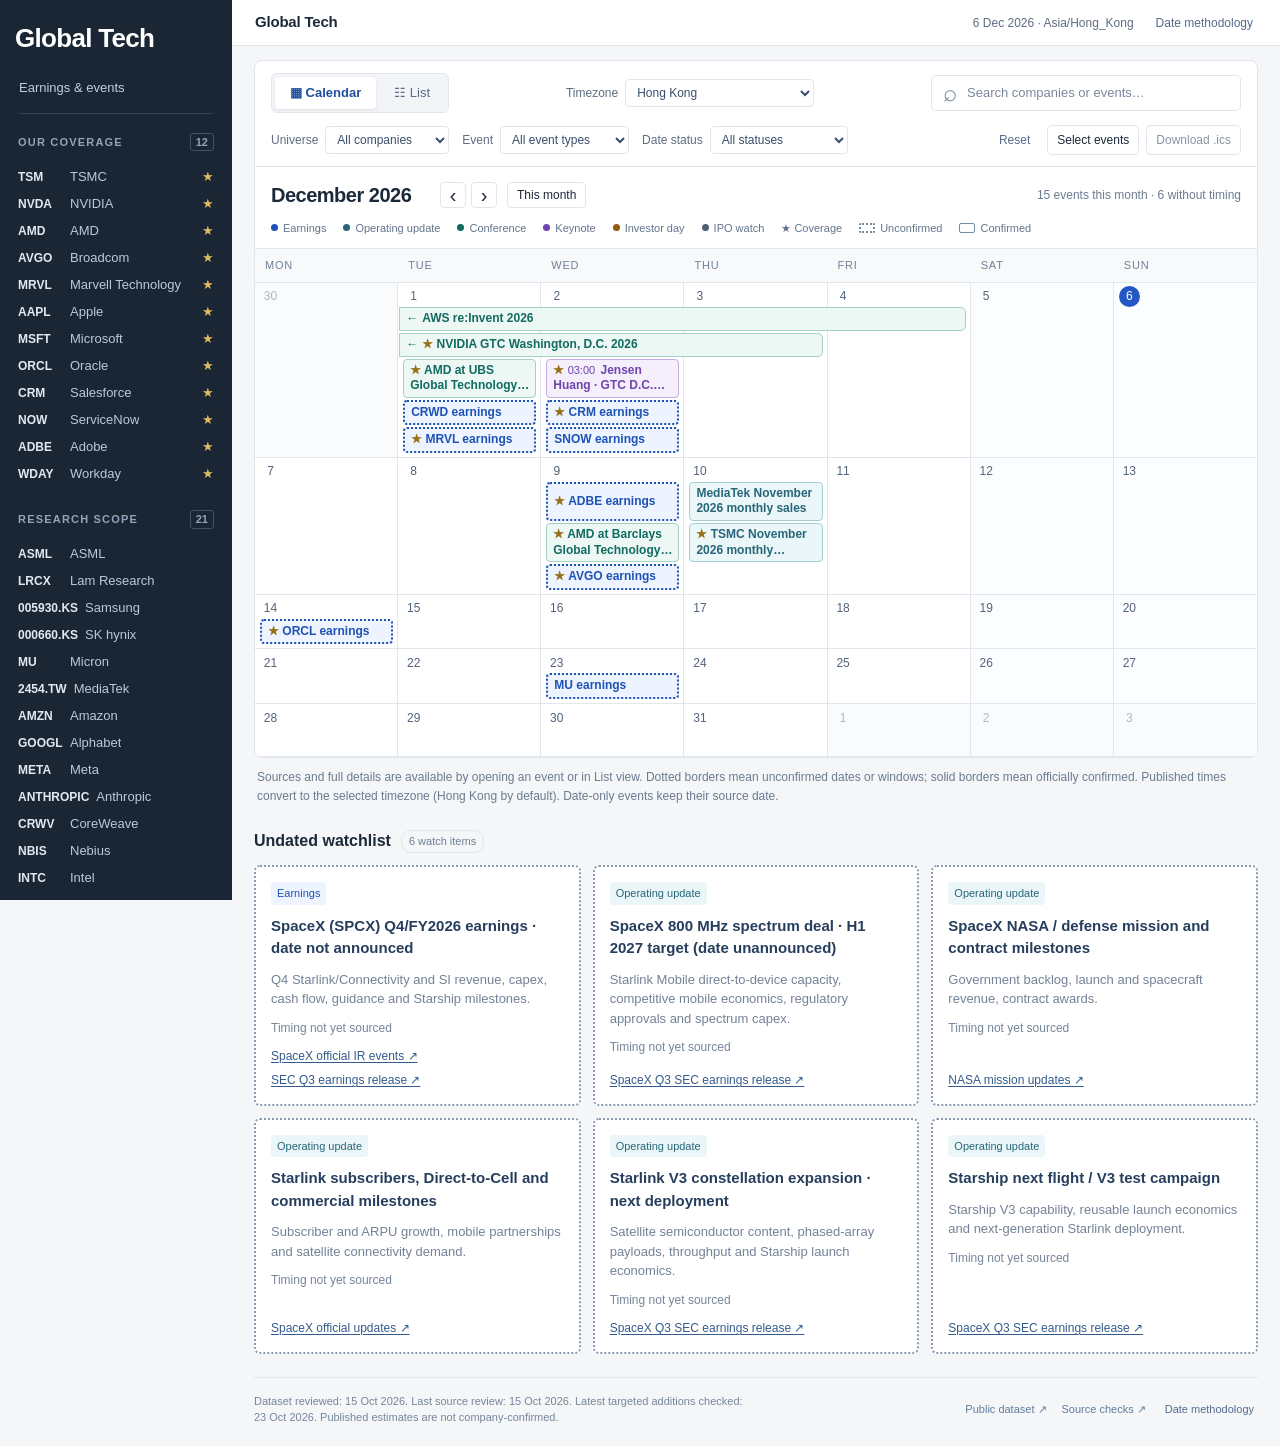
==== commit 7a4c95d9: "Trigger GitHub Pages rebuild with latest SpaceX calendar" ====
--- a/index.html
+++ b/index.html
@@ -1,4 +1,5 @@
 <!doctype html>
+<!-- Deployment refresh: 2026-10-24; SpaceX calendar data included. -->
 <html lang="en">
 <head><meta charset="utf-8"><meta name="viewport" content="width=device-width, initial-scale=1"><meta name="description" content="Technology earnings and important events, with direct sources and clear date status."><title>Global Tech</title><link rel="stylesheet" href="css/events.css"><script src="js/calendar-utils.js" defer></script><script src="js/events.js" defer></script></head>
 <body>
--- a/css/events.css
+++ b/css/events.css
@@ -49,3 +49,6 @@
 .calendar-entry.continues-after{border-top-right-radius:0;border-bottom-right-radius:0;margin-right:1px}
 .continuation-arrow{font-weight:700;flex:none}
 .close-dialog{display:inline-flex;align-items:center;justify-content:center;line-height:1}
+
+/* Compact mobile list: event details and sources remain accessible on tap. */
+@media(max-width:560px){#list-panel{max-height:calc(100dvh - 215px);min-height:340px}#timeline-hint{display:none}.list-table tbody{padding:0 5px}.list-table tr:not(.timeline-today){display:grid;grid-template-columns:86px minmax(0,1fr) auto;align-items:center;gap:2px 7px;margin:0;border:0;border-bottom:1px solid var(--line);border-radius:0;padding:7px 5px;min-height:56px}.list-table tr:not(.timeline-today).unconfirmed{border:0;border-bottom:1px dotted #8b9eb8}.list-table tr:not(.timeline-today) td{grid-row:auto;grid-column:auto;min-width:0;padding:0!important;border:0!important}.list-table tr:not(.timeline-today) td:nth-child(1){grid-column:1;grid-row:1/span 2;font-size:11px;line-height:1.3}.list-table tr:not(.timeline-today) td:nth-child(2){grid-column:2/-1;grid-row:1;line-height:1.3}.list-table tr:not(.timeline-today) td:nth-child(3){grid-column:2;grid-row:2}.list-table tr:not(.timeline-today) td:nth-child(4){grid-column:3;grid-row:2;justify-self:end}.list-table tr:not(.timeline-today) td:nth-child(5),.list-table tr:not(.timeline-today) td:nth-child(1) small{display:none}.list-table tr:not(.timeline-today) td:nth-child(2) small{font-size:10px;margin-top:1px;line-height:1.2}.list-table .event-name{font-size:12px;line-height:1.3}.list-table .type-tag,.list-table .badge{font-size:10px;padding:1px 4px;line-height:1.3}.timeline-today td{padding:6px 8px!important;font-size:11px!important}.timeline-today span{display:none}.toolbar{padding:7px 9px;gap:6px}.filters{gap:5px;padding:0 9px 6px}.month-toolbar{padding:6px 9px}}
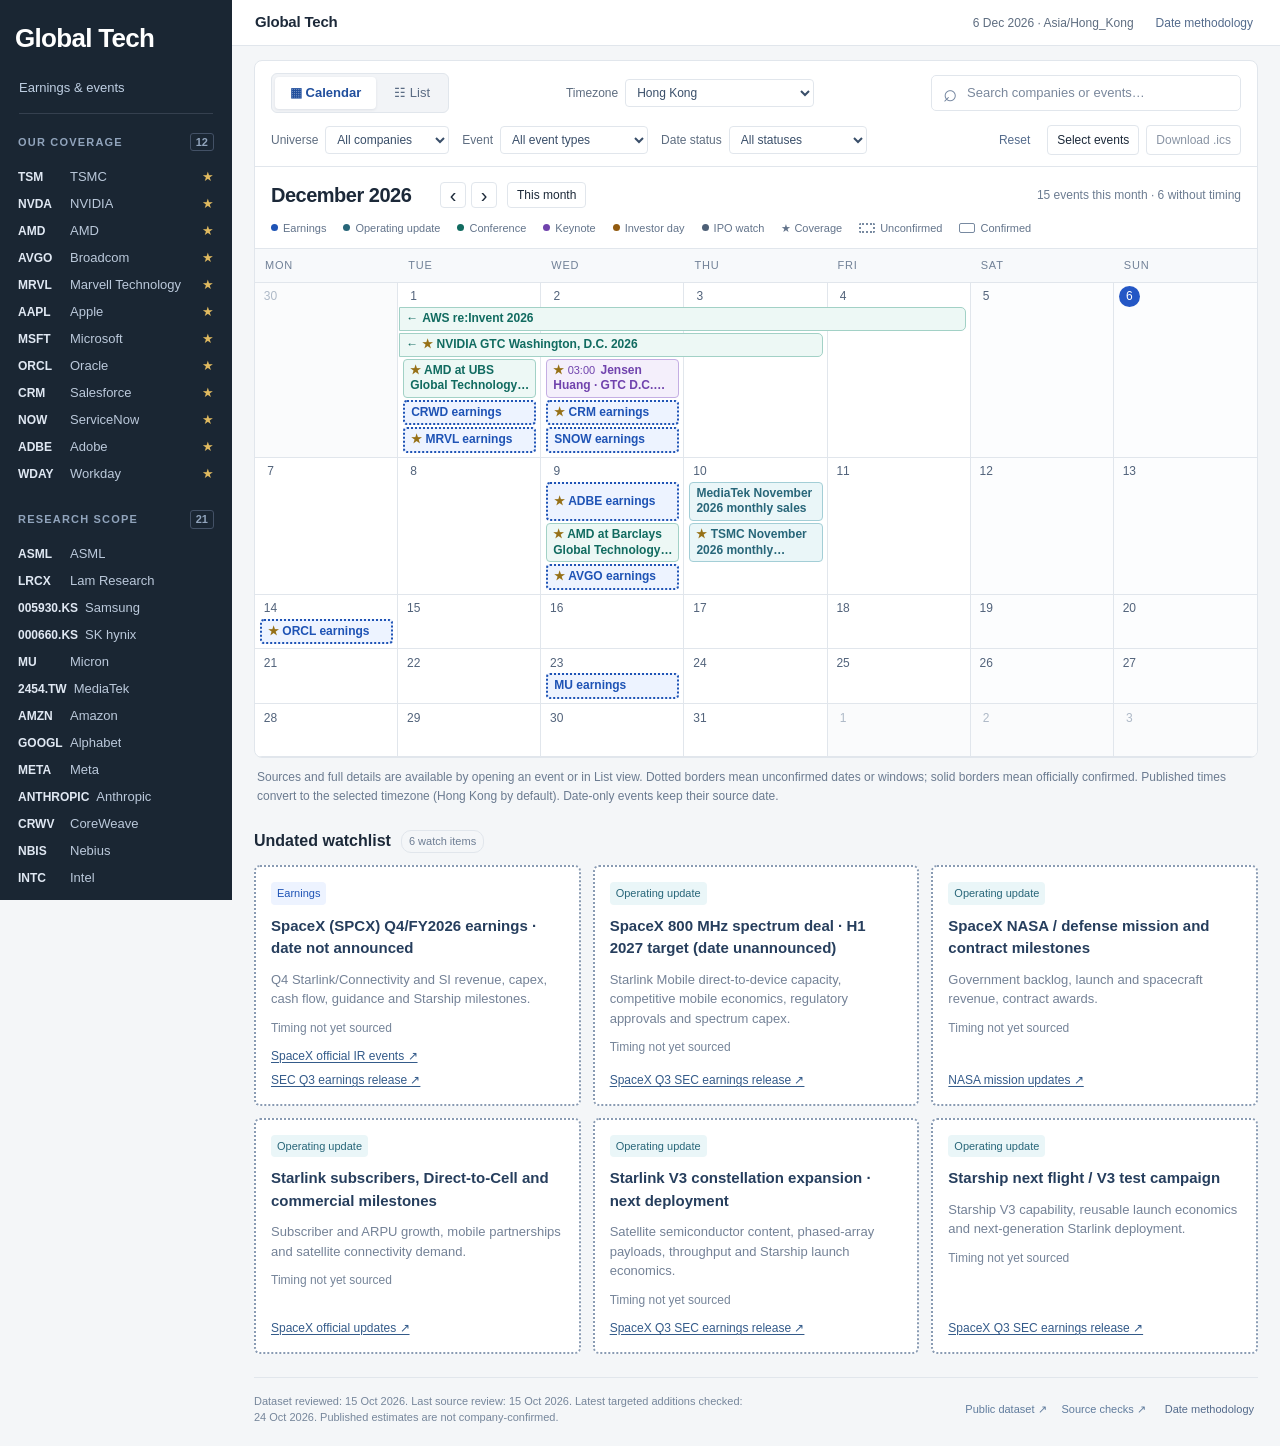
==== commit 91b4bb34: "Expose SEC filings and shareholder meetings in event filters" ====
--- a/index.html
+++ b/index.html
@@ -16,7 +16,7 @@
 <main id="main">
 <section class="event-workspace" aria-label="Events explorer">
   <div class="toolbar"><div class="view-switch" role="group" aria-label="Event view"><button id="calendar-view" aria-pressed="true">▦ Calendar</button><button id="list-view" aria-pressed="false">☷ List</button></div><label class="timezone-control">Timezone<select id="timezone" aria-label="Display timezone"><option value="Asia/Hong_Kong">Hong Kong</option><option value="browser">Browser timezone</option><option value="UTC">UTC</option><option value="America/New_York">New York</option><option value="America/Los_Angeles">San Francisco / Los Angeles</option><option value="Europe/London">London</option><option value="Europe/Berlin">Berlin</option><option value="Asia/Tokyo">Tokyo</option><option value="Asia/Seoul">Seoul</option><option value="Asia/Taipei">Taipei</option><option value="Asia/Singapore">Singapore</option><option value="Asia/Kolkata">Mumbai</option><option value="Australia/Sydney">Sydney</option></select></label><label class="search"><span aria-hidden="true">⌕</span><input id="search" type="search" placeholder="Search companies or events…" aria-label="Search companies or events"></label></div>
-  <div class="filters"><label>Universe<select id="universe"><option value="all">All companies</option><option value="coverage">★ Our coverage</option><option value="ecosystem">Research scope</option></select></label><label>Event<select id="type"><option value="all">All event types</option><option>Earnings</option><option>Operating update</option><option>Conference</option><option>Keynote</option><option>Investor day</option><option>IPO watch</option></select></label><label>Date status<select id="status"><option value="all">All statuses</option><option value="confirmed">Confirmed</option><option value="estimated">Estimated date</option><option value="reported">Reported date</option><option value="unannounced">Date unannounced</option></select></label><button id="clear-filters" class="text-button">Reset</button><div class="export-actions"><button id="select-events" aria-pressed="false">Select events</button><button id="download-ics" disabled>Download .ics</button></div></div>
+  <div class="filters"><label>Universe<select id="universe"><option value="all">All companies</option><option value="coverage">★ Our coverage</option><option value="ecosystem">Research scope</option></select></label><label>Event<select id="type"><option value="all">All event types</option><option>Earnings</option><option>Operating update</option><option>Filing</option><option>Shareholder meeting</option><option>Conference</option><option>Keynote</option><option>Investor day</option><option>IPO watch</option></select></label><label>Date status<select id="status"><option value="all">All statuses</option><option value="confirmed">Confirmed</option><option value="estimated">Estimated date</option><option value="reported">Reported date</option><option value="unannounced">Date unannounced</option></select></label><button id="clear-filters" class="text-button">Reset</button><div class="export-actions"><button id="select-events" aria-pressed="false">Select events</button><button id="download-ics" disabled>Download .ics</button></div></div>
   <div id="selection-bar" hidden><span id="selection-count" role="status" aria-live="polite">0 selected</span><button id="select-shown" class="text-button">Select shown</button><button id="clear-selection" class="text-button">Clear selection</button><small>Date-only events export all-day. Timing windows export as tentative, transparent ranges.</small></div>
   <div class="month-toolbar"><div class="month-navigation"><h2 id="month-label"></h2><button id="prev-month" aria-label="Previous month">‹</button><button id="next-month" aria-label="Next month">›</button><button id="today-button">This month</button></div><span id="results-count" role="status" aria-live="polite"></span></div>
   <div class="calendar-legend" aria-label="Event color and border key"><span><i class="legend-dot kind-earnings"></i>Earnings</span><span><i class="legend-dot kind-operating-update"></i>Operating update</span><span><i class="legend-dot kind-conference"></i>Conference</span><span><i class="legend-dot kind-keynote"></i>Keynote</span><span><i class="legend-dot kind-investor-day"></i>Investor day</span><span><i class="legend-dot kind-ipo-watch"></i>IPO watch</span><span>★ Coverage</span><span><i class="unconfirmed-key"></i>Unconfirmed</span><span><i class="confirmed-key"></i>Confirmed</span></div>
